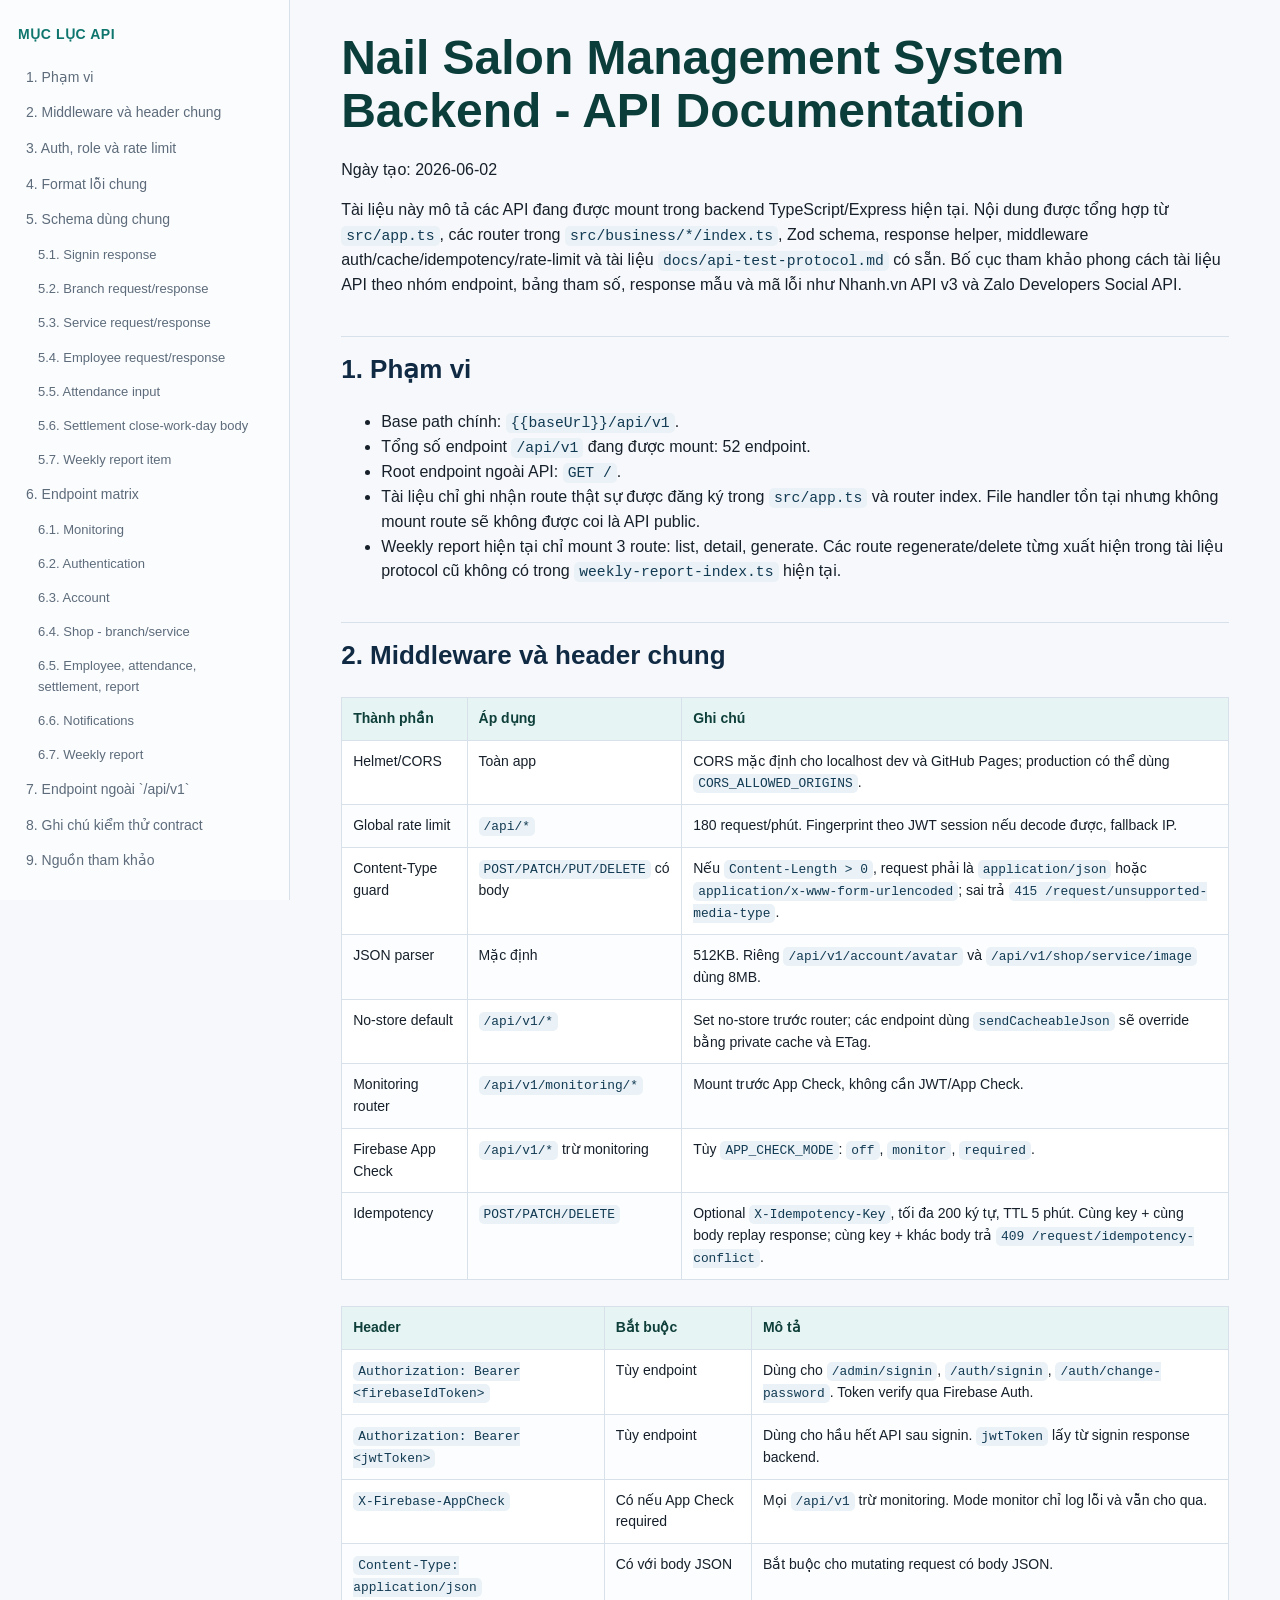
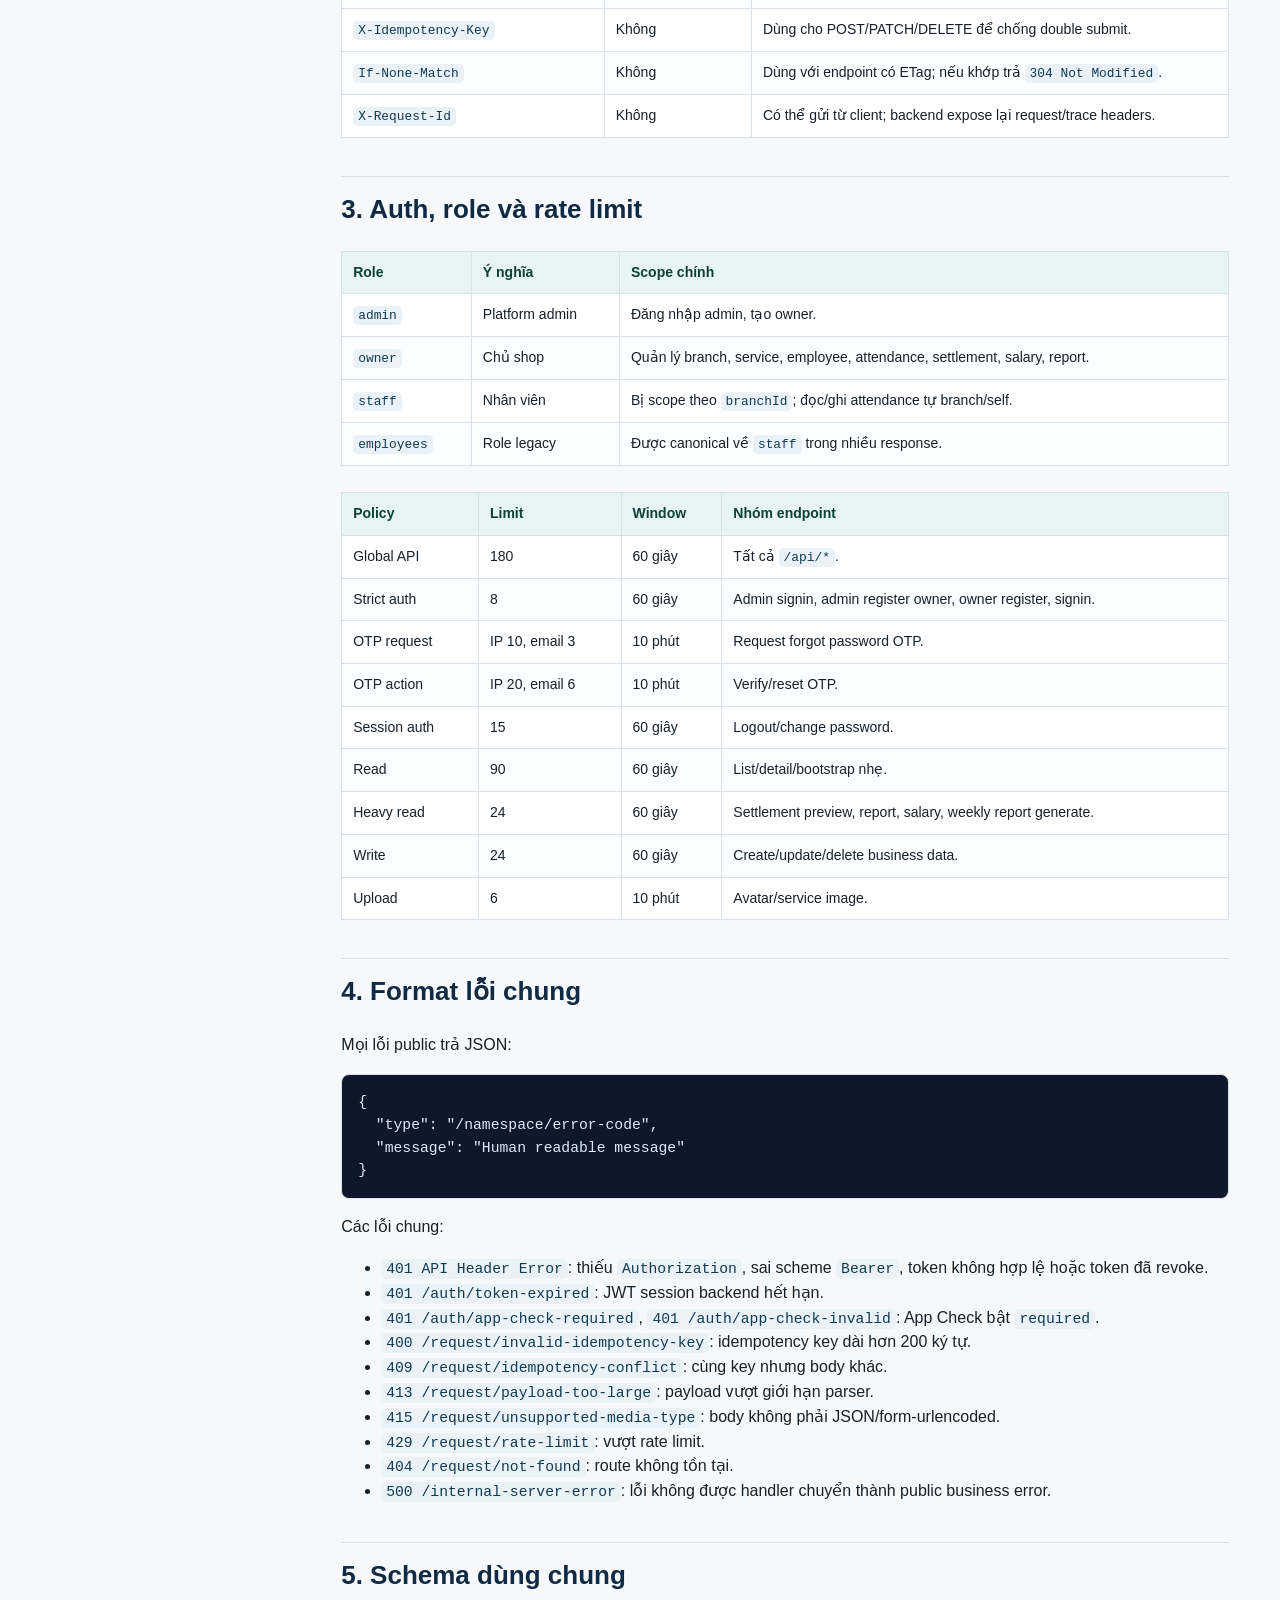
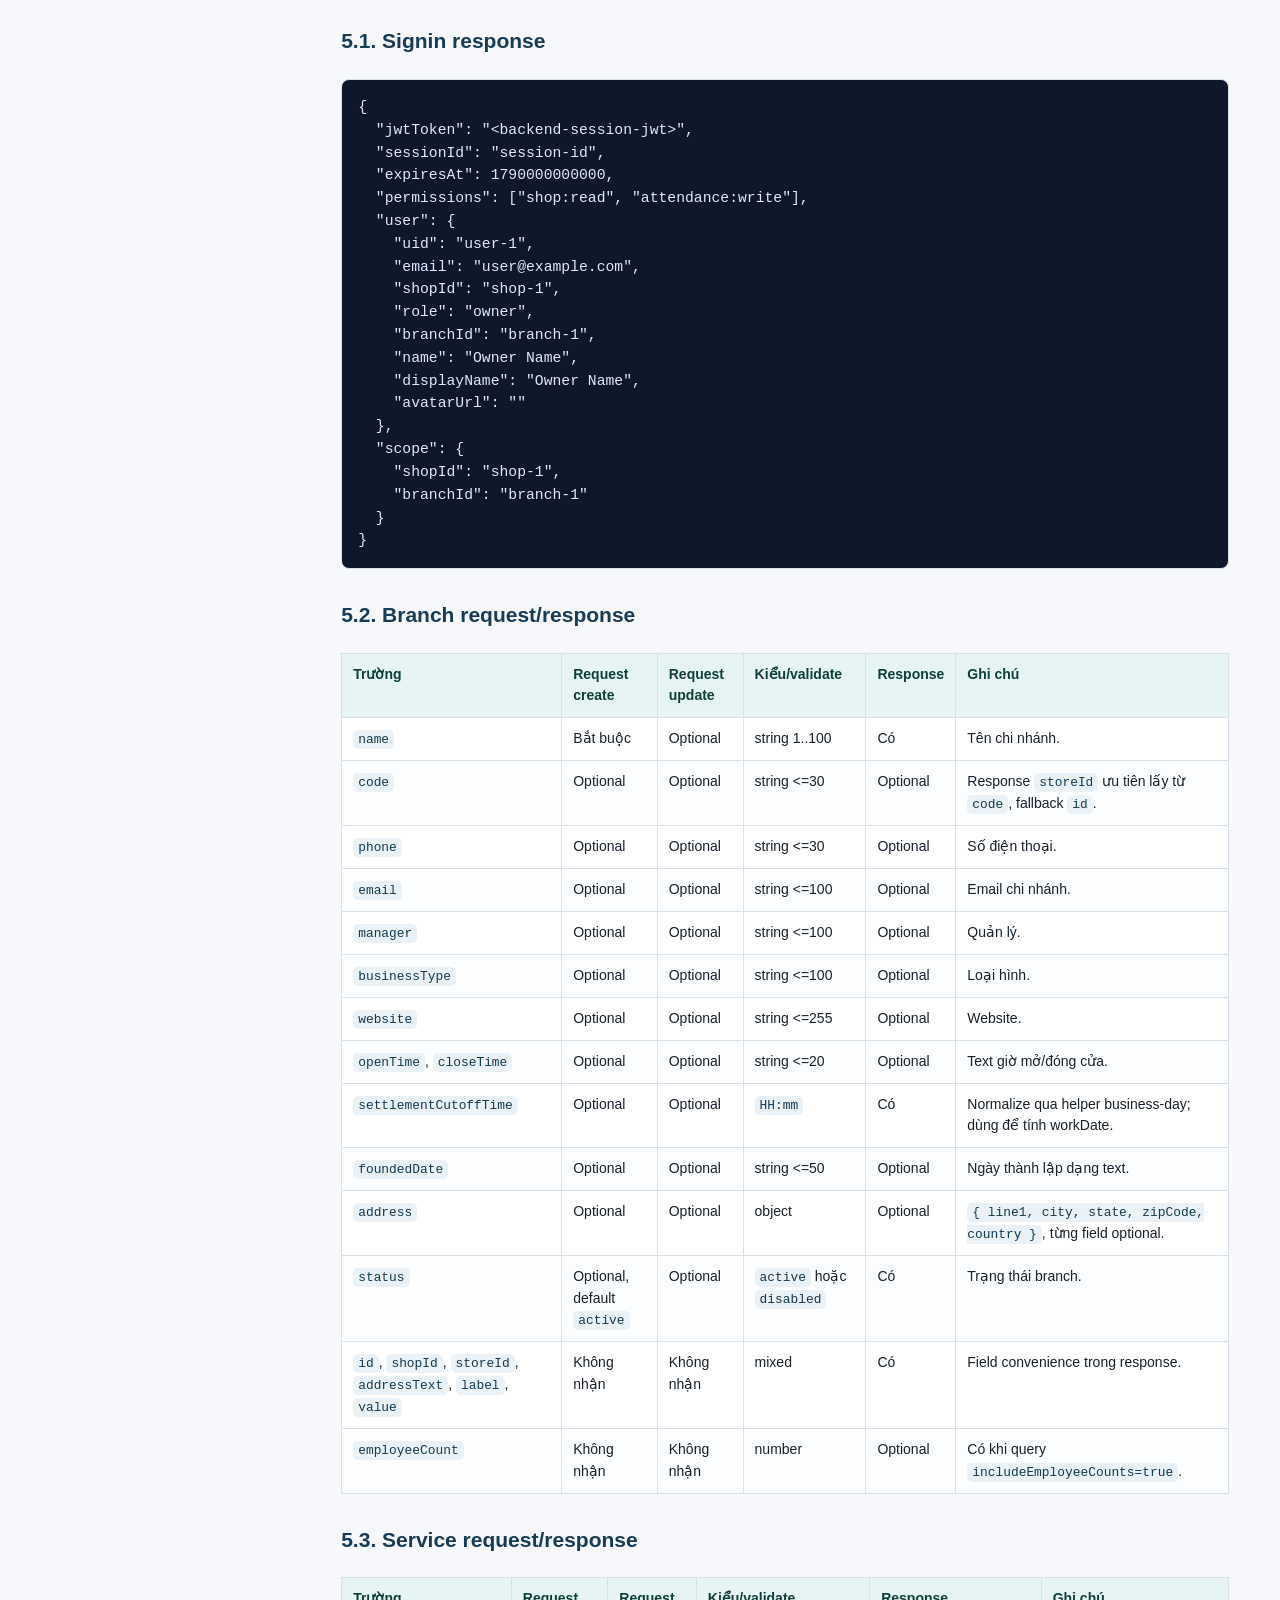
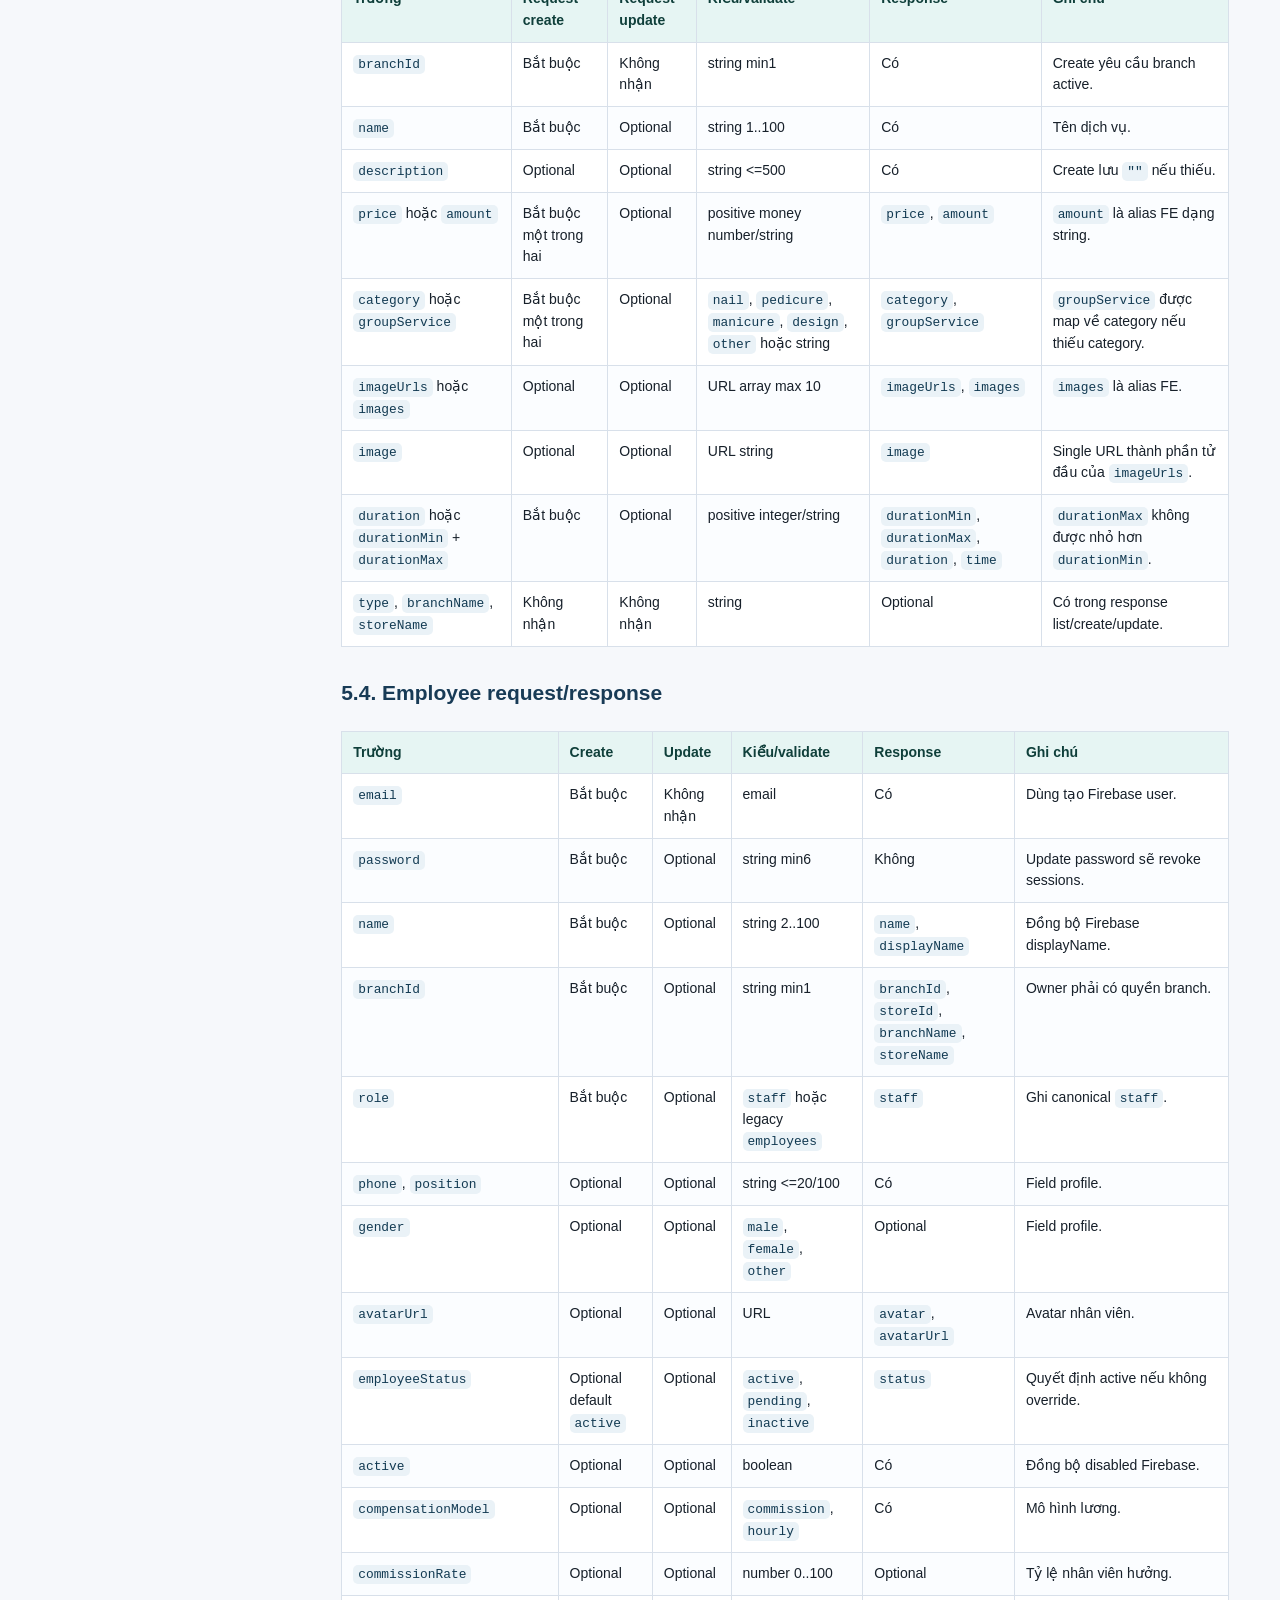
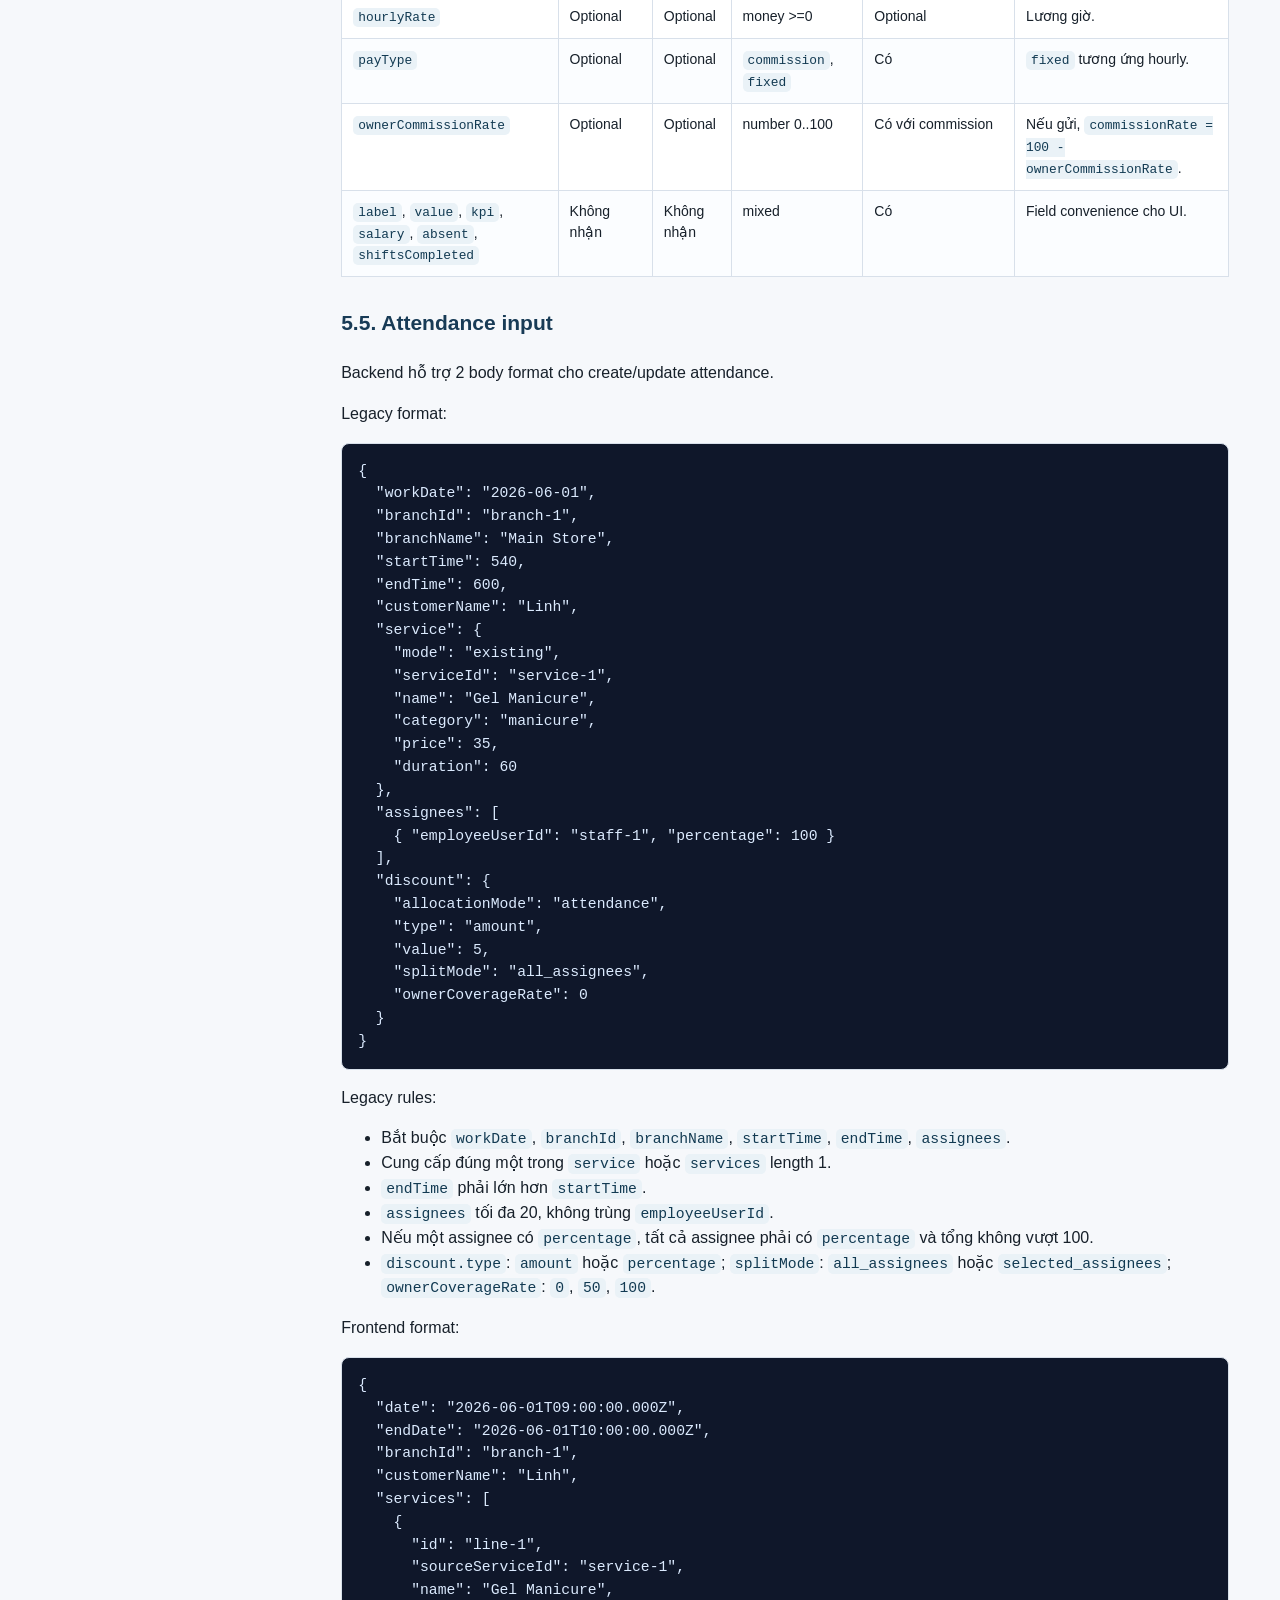
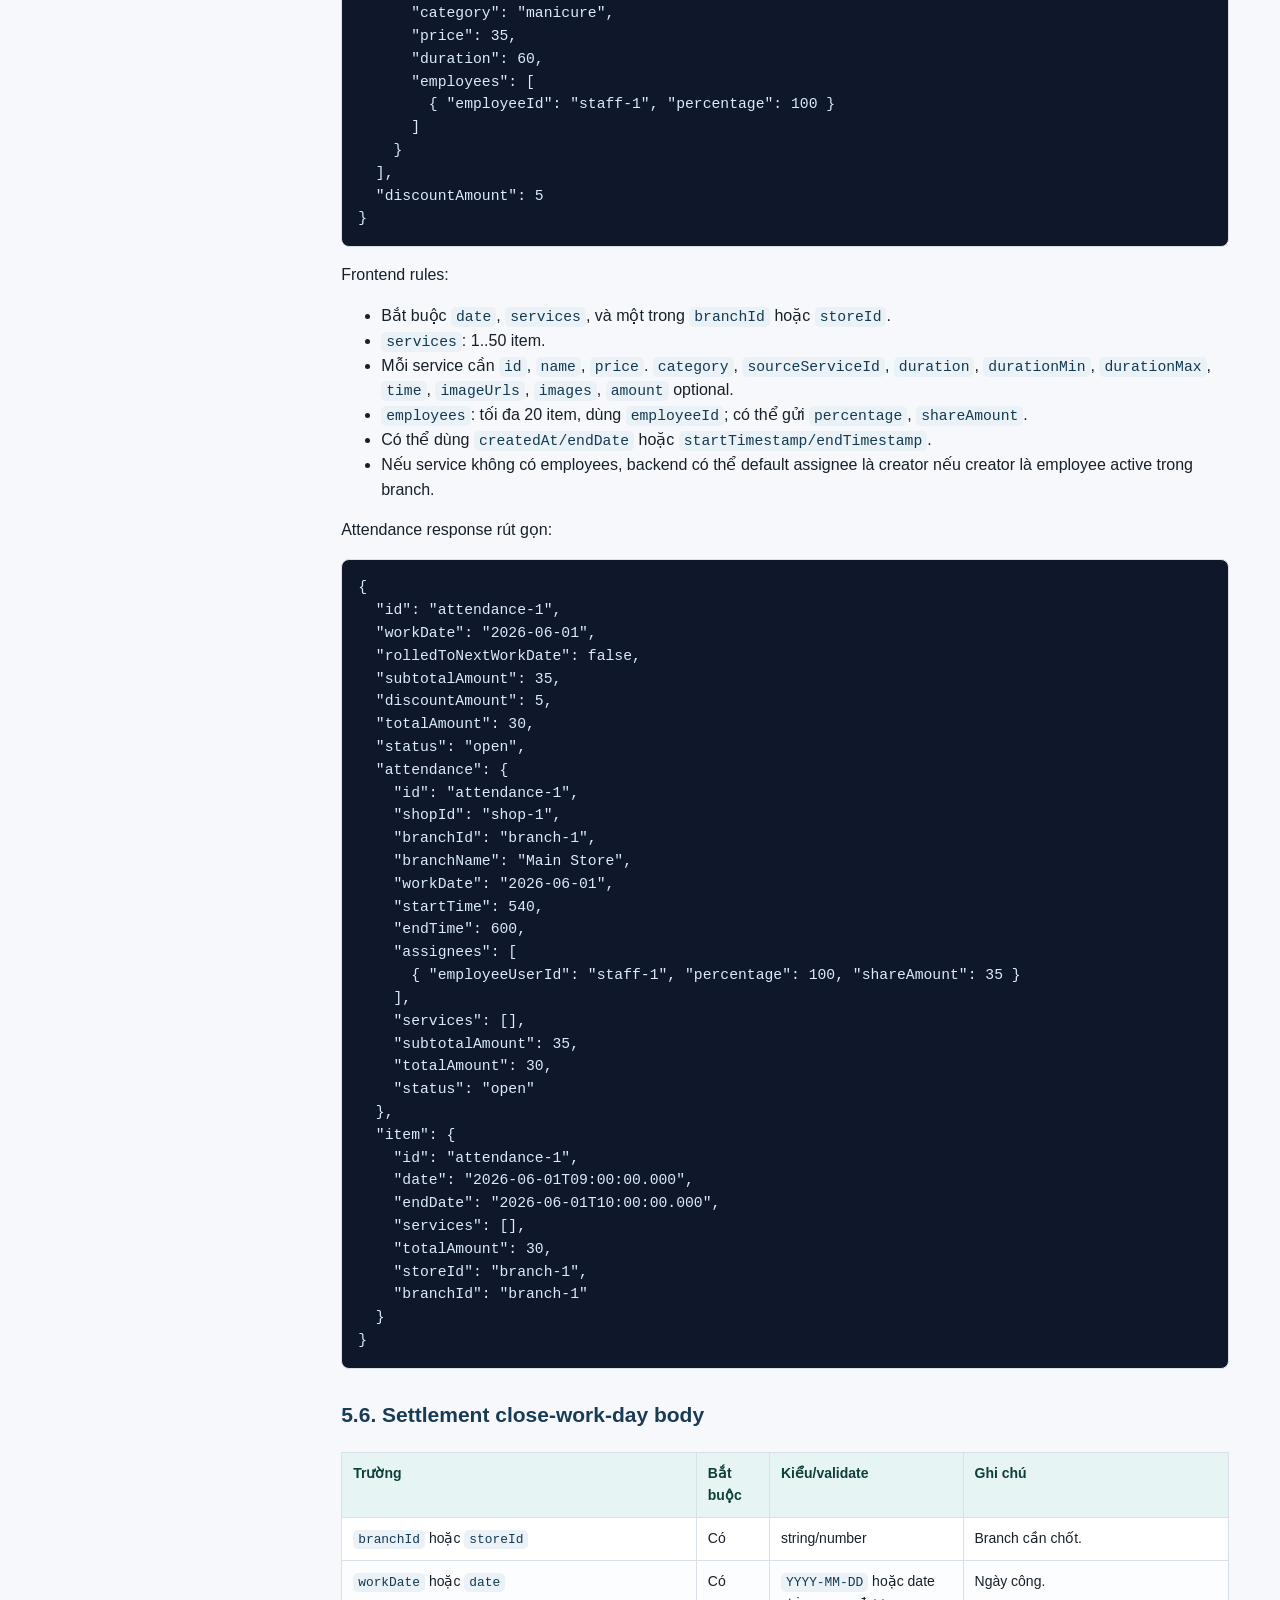
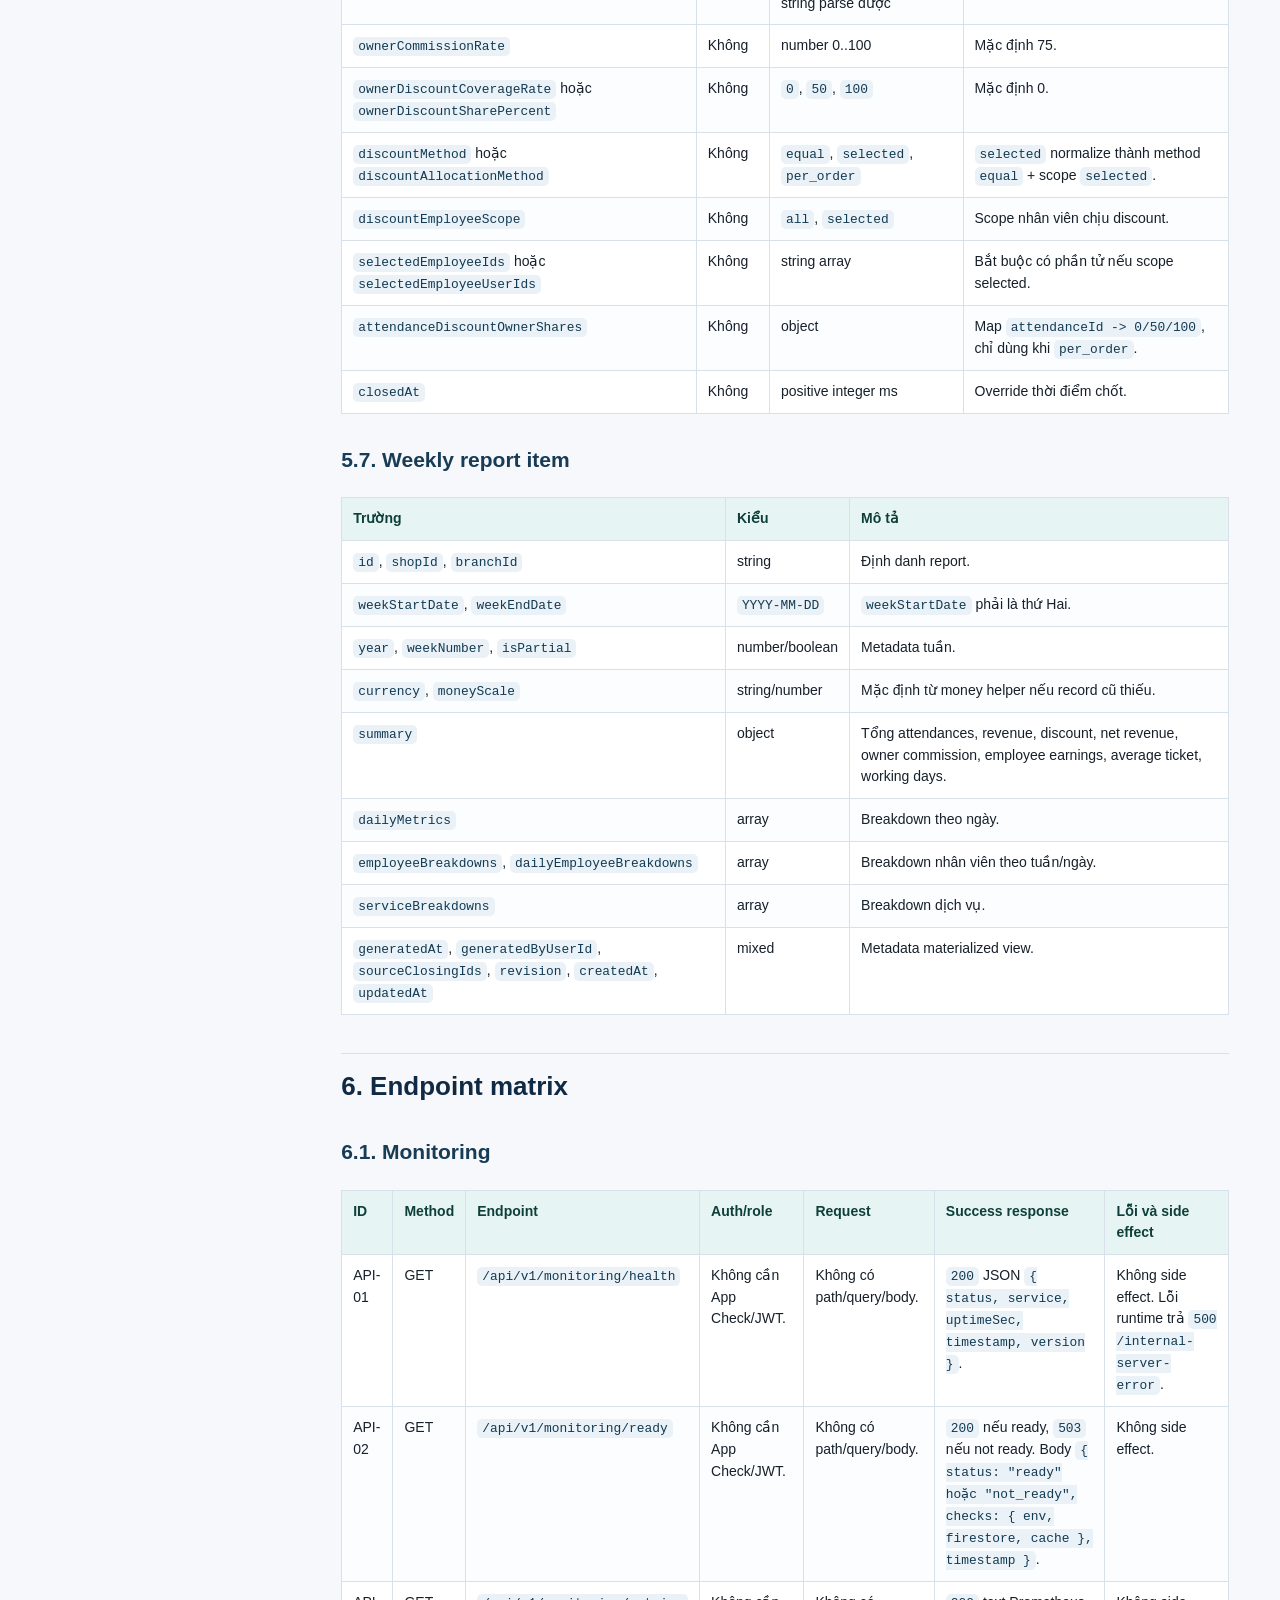
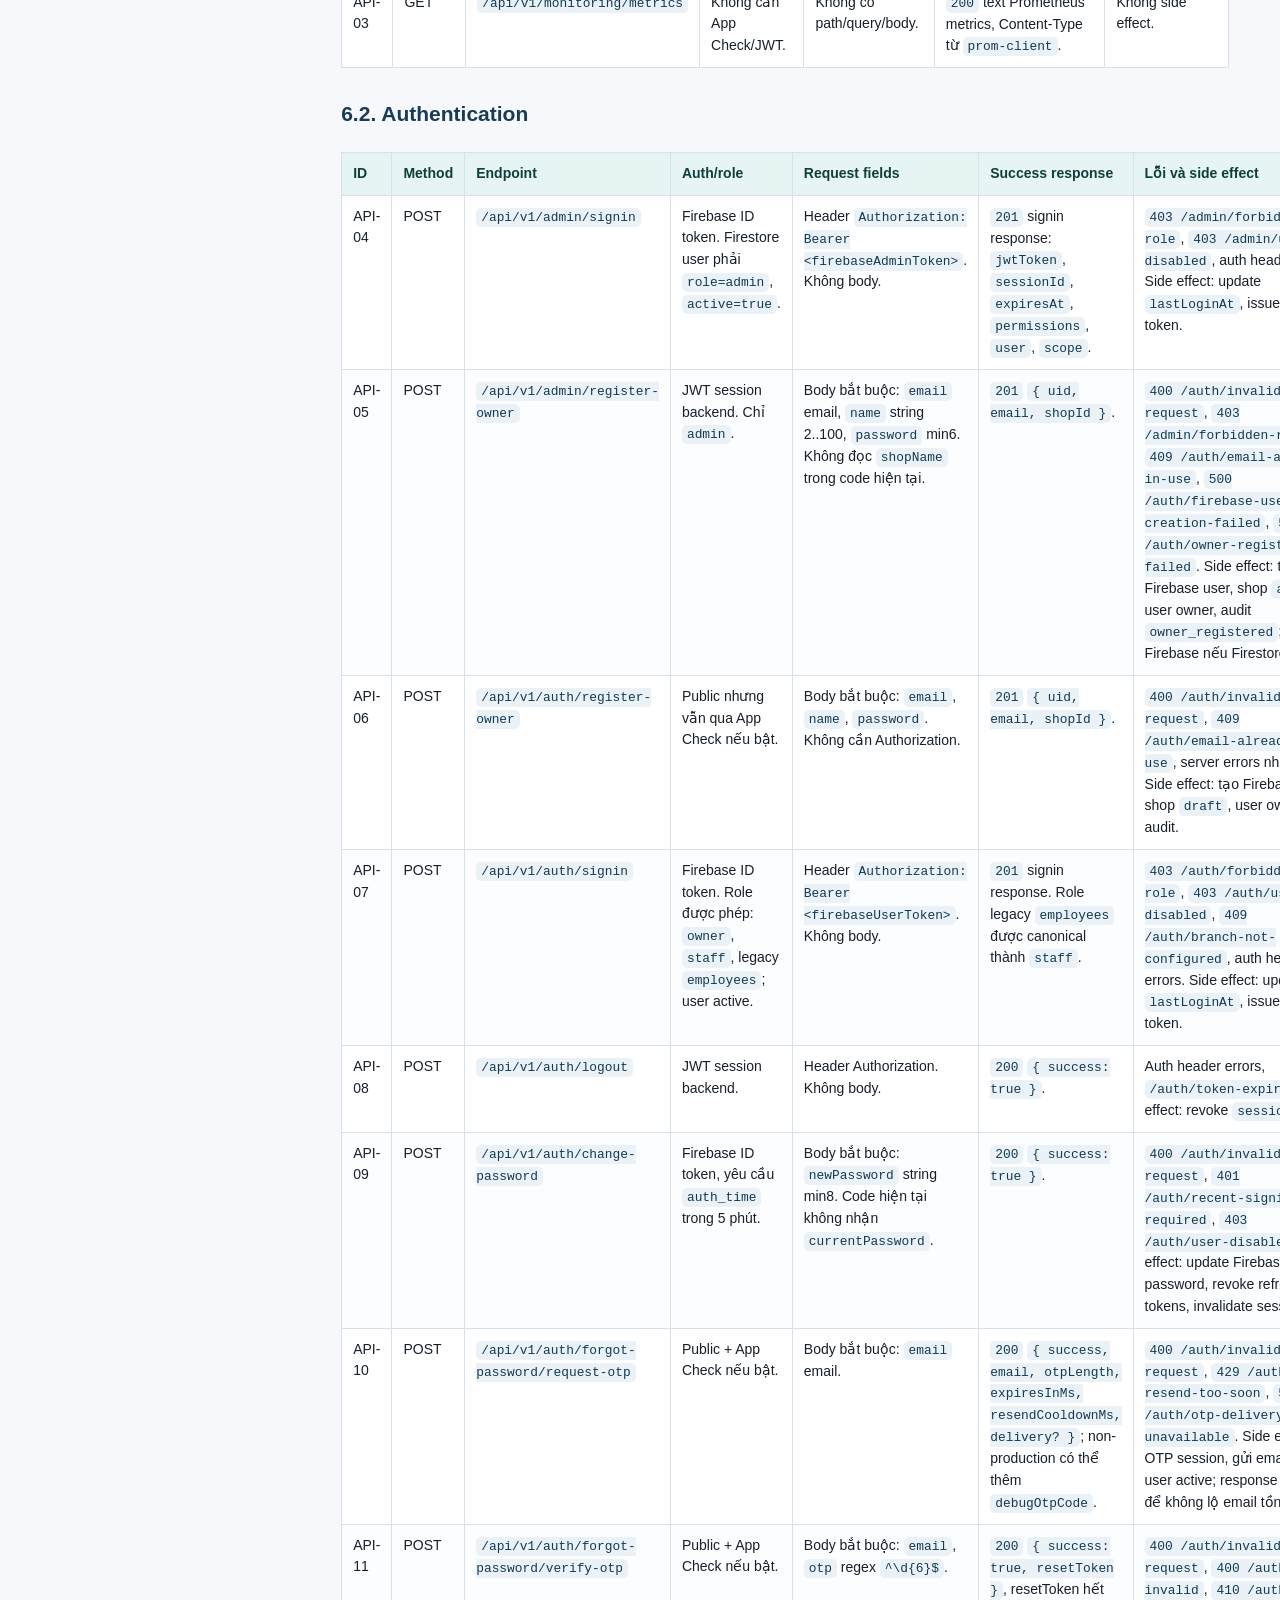
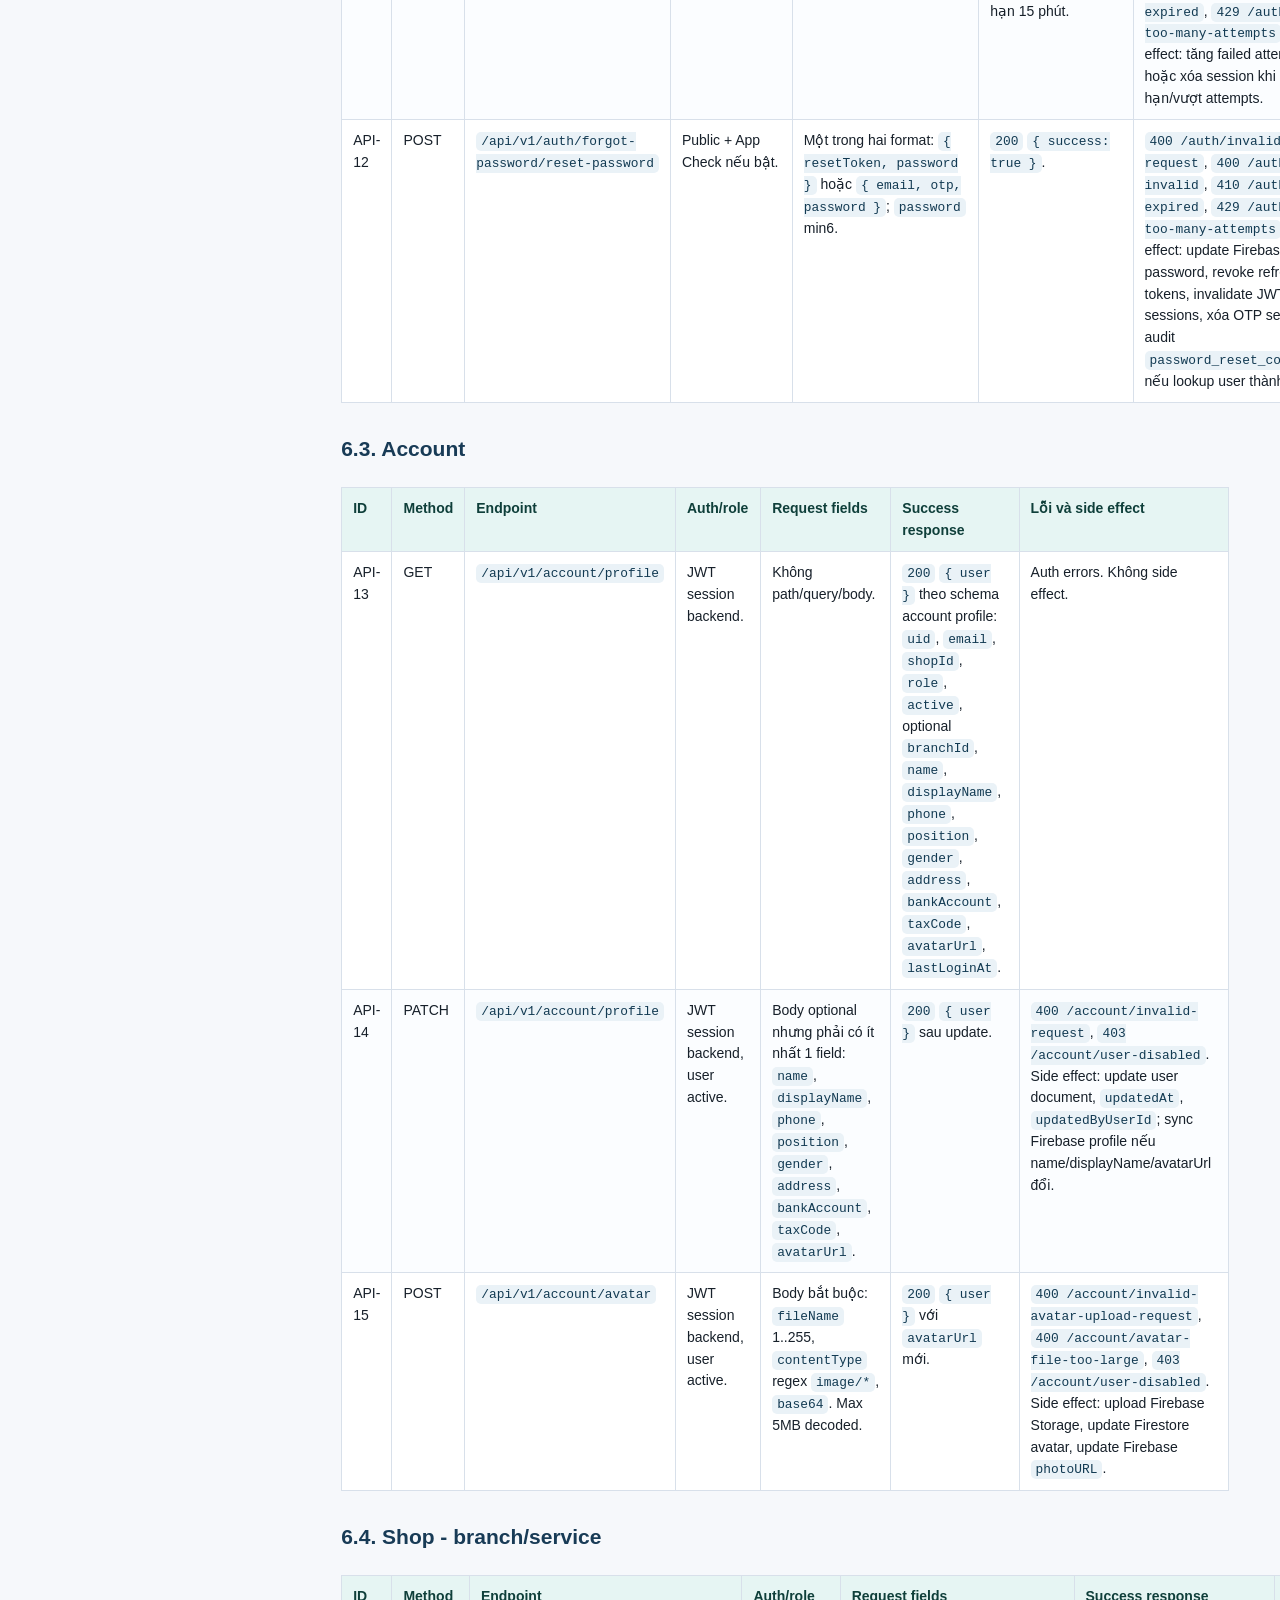
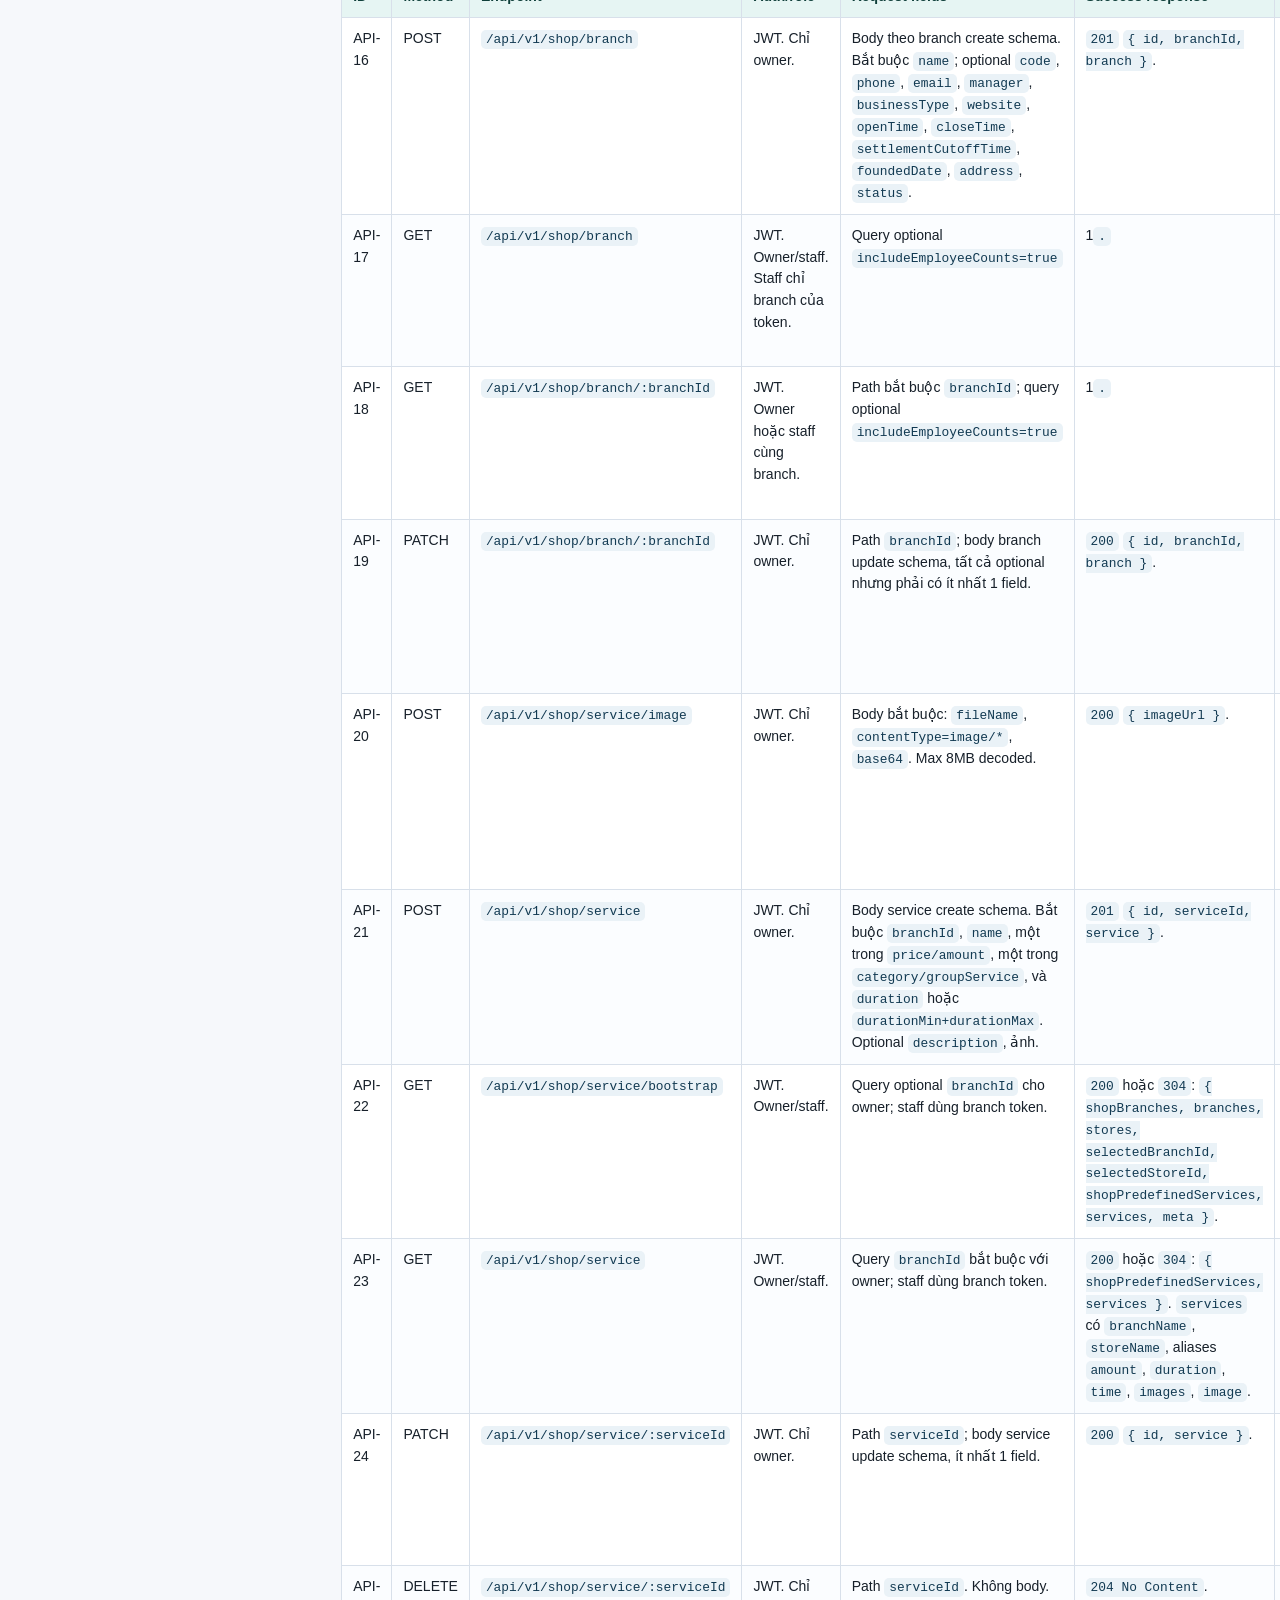
==== index.html @ 5d2dd2f7 "Configure GitHub Pages deployment" ====
<!doctype html>
<html lang="vi">
<head>
  <meta charset="utf-8">
  <meta name="viewport" content="width=device-width, initial-scale=1">
  <meta http-equiv="refresh" content="0; url=backend-api-documentation.html">
  <title>Timmo API Documentation</title>
  <script>
    window.location.replace("backend-api-documentation.html");
  </script>
</head>
<body>
  <p>Dang mo tai lieu API... <a href="backend-api-documentation.html">Mo thu cong</a>.</p>
</body>
</html>
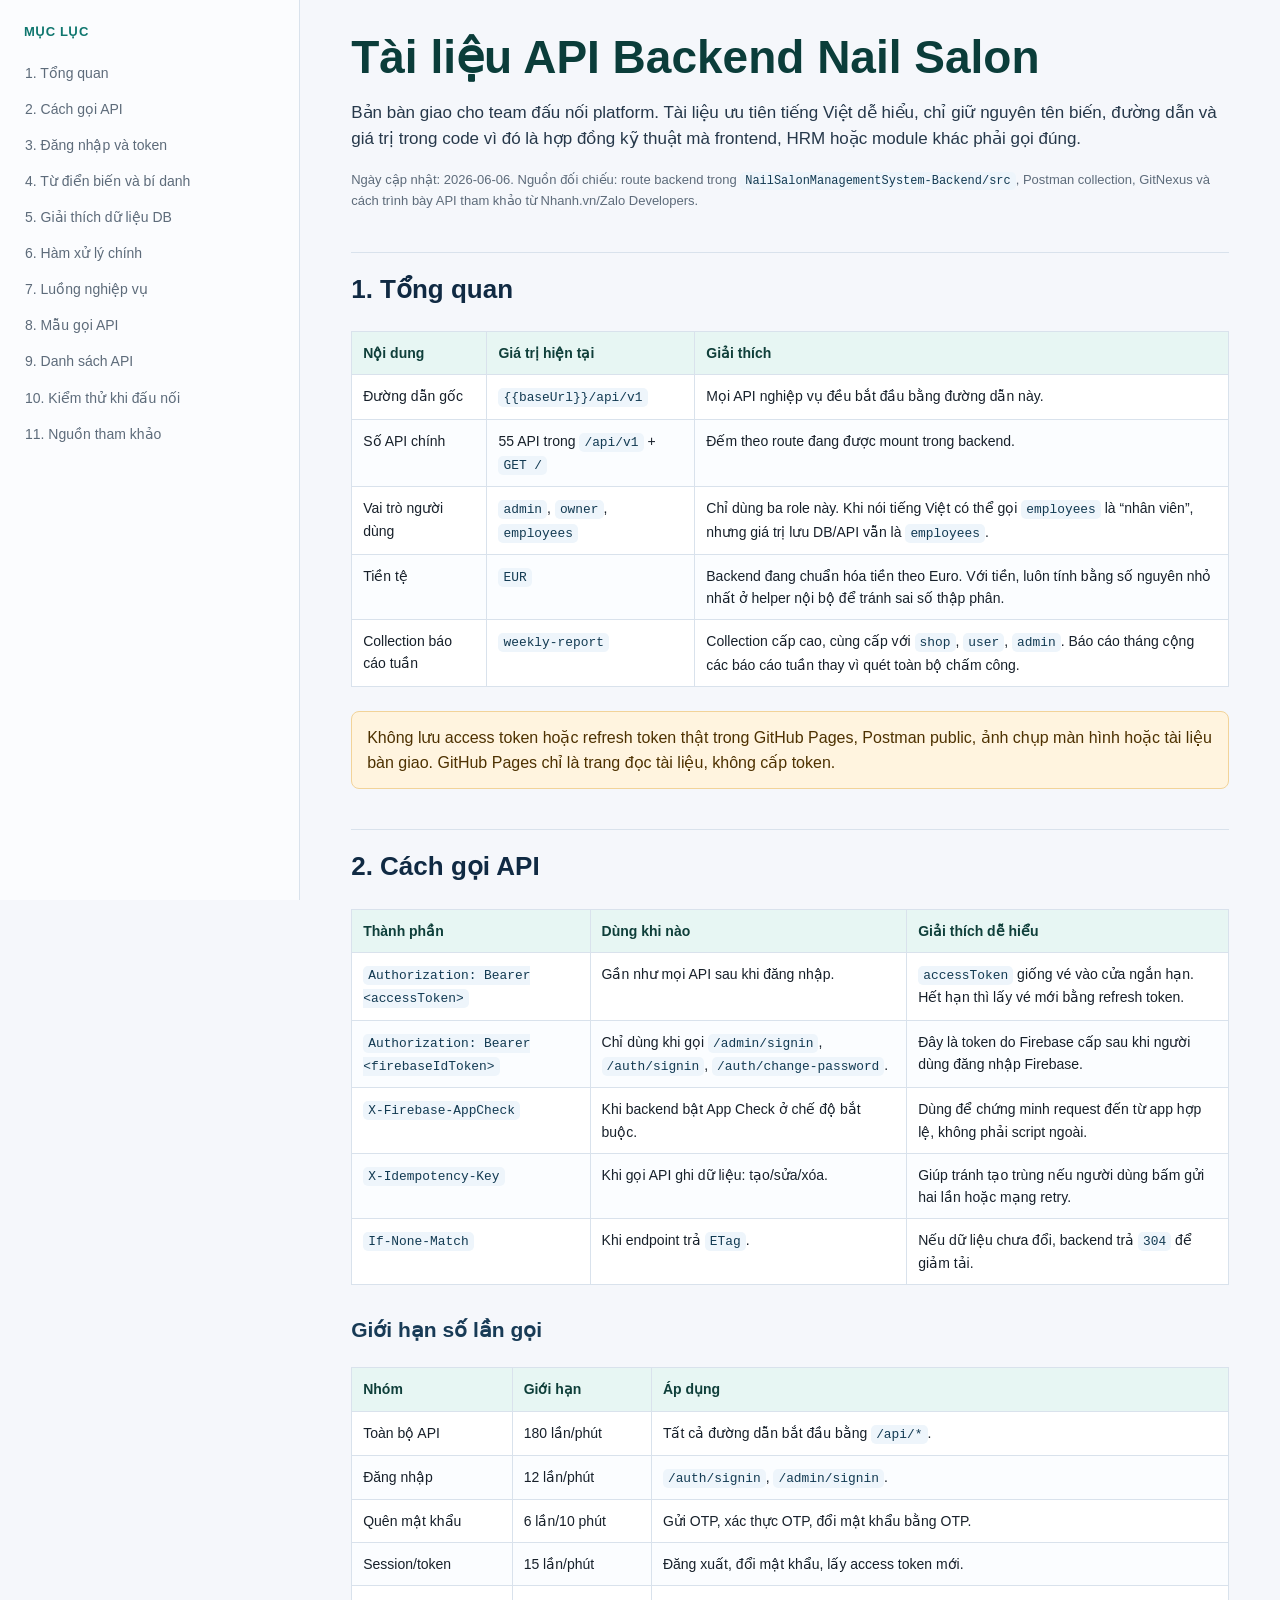
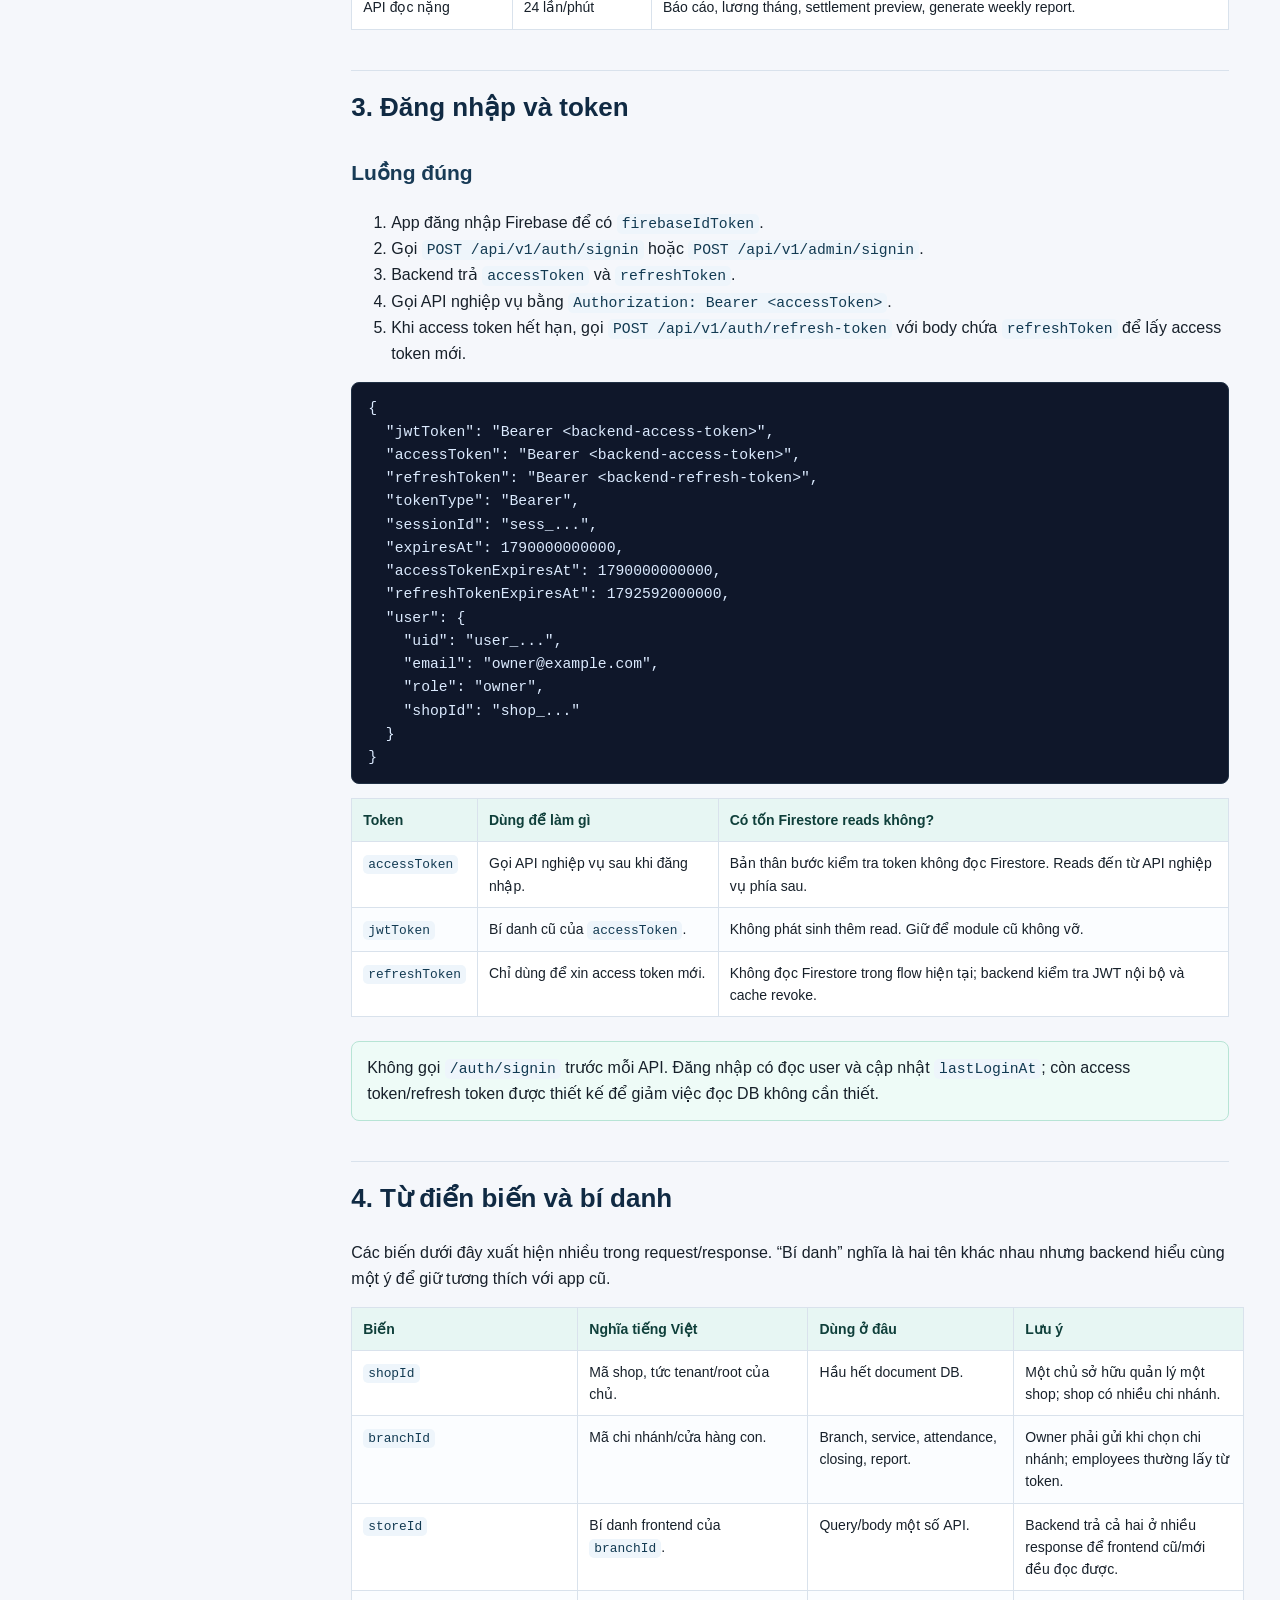
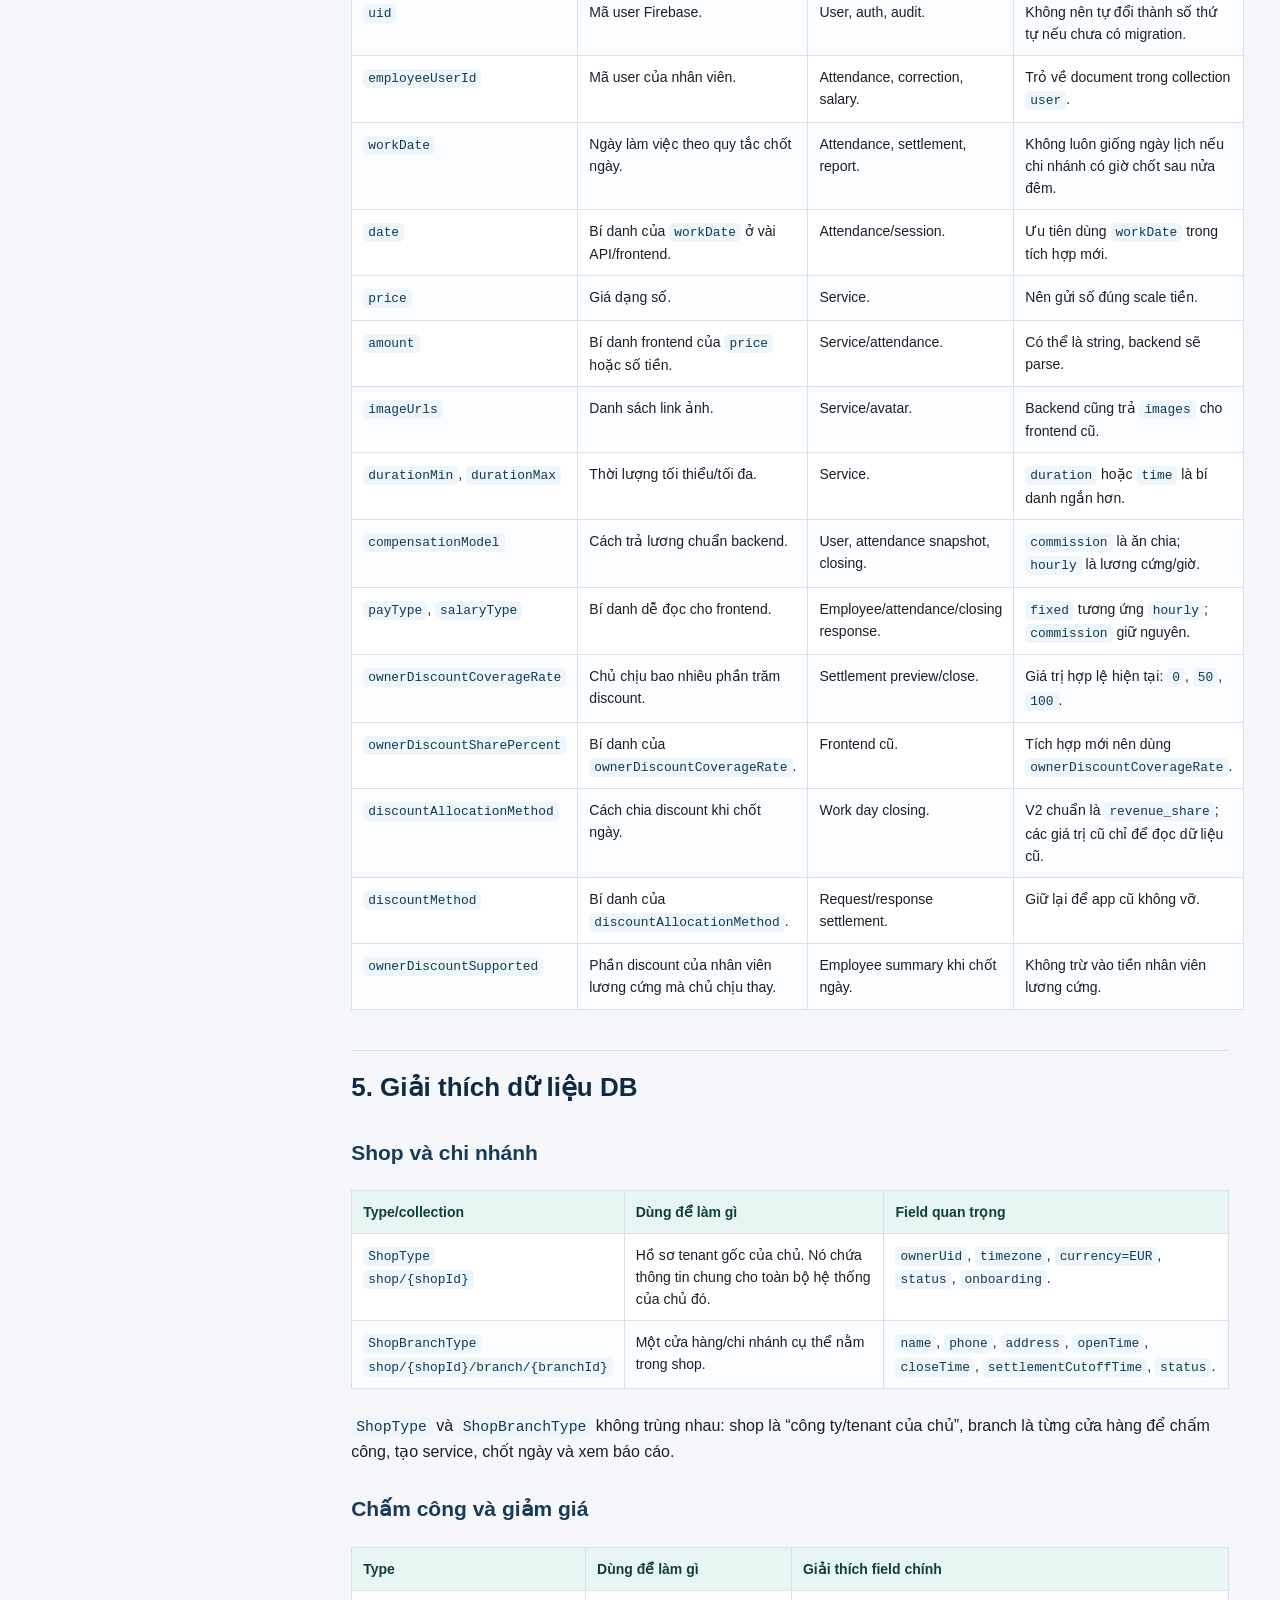
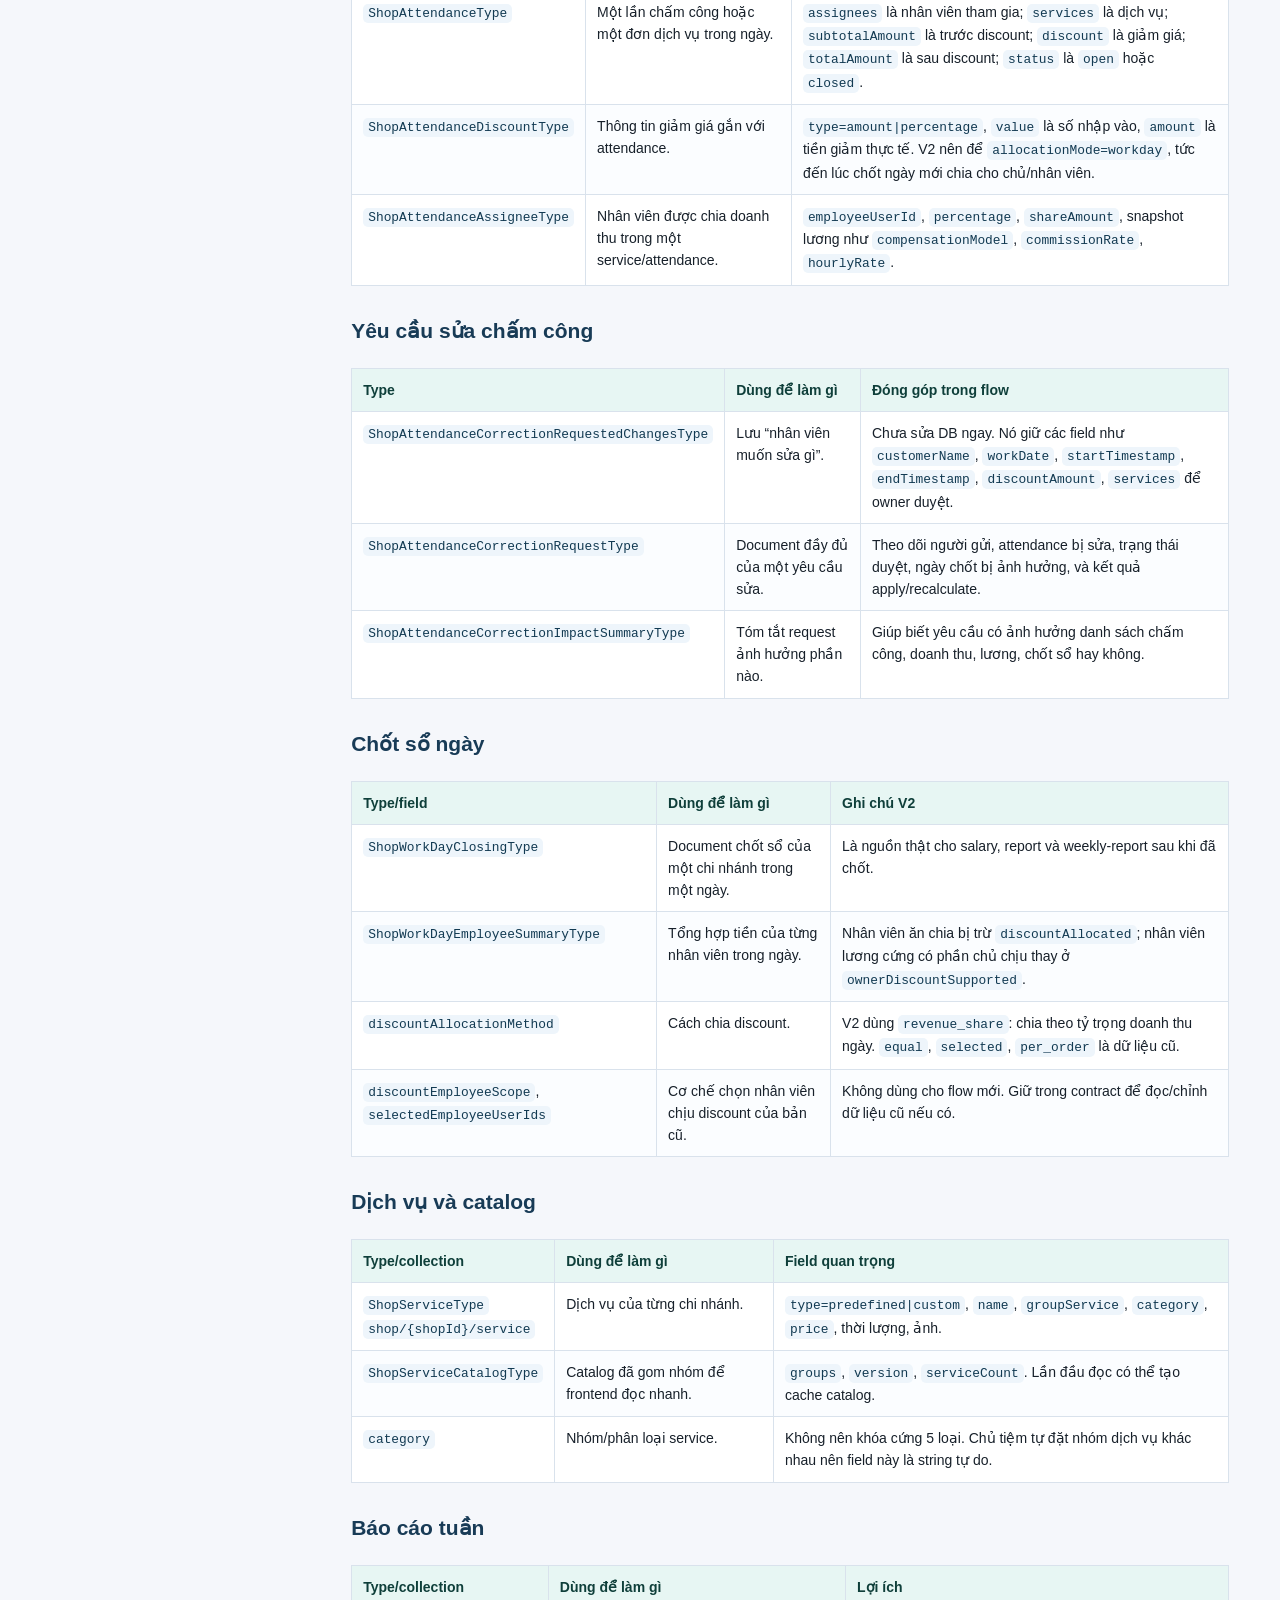
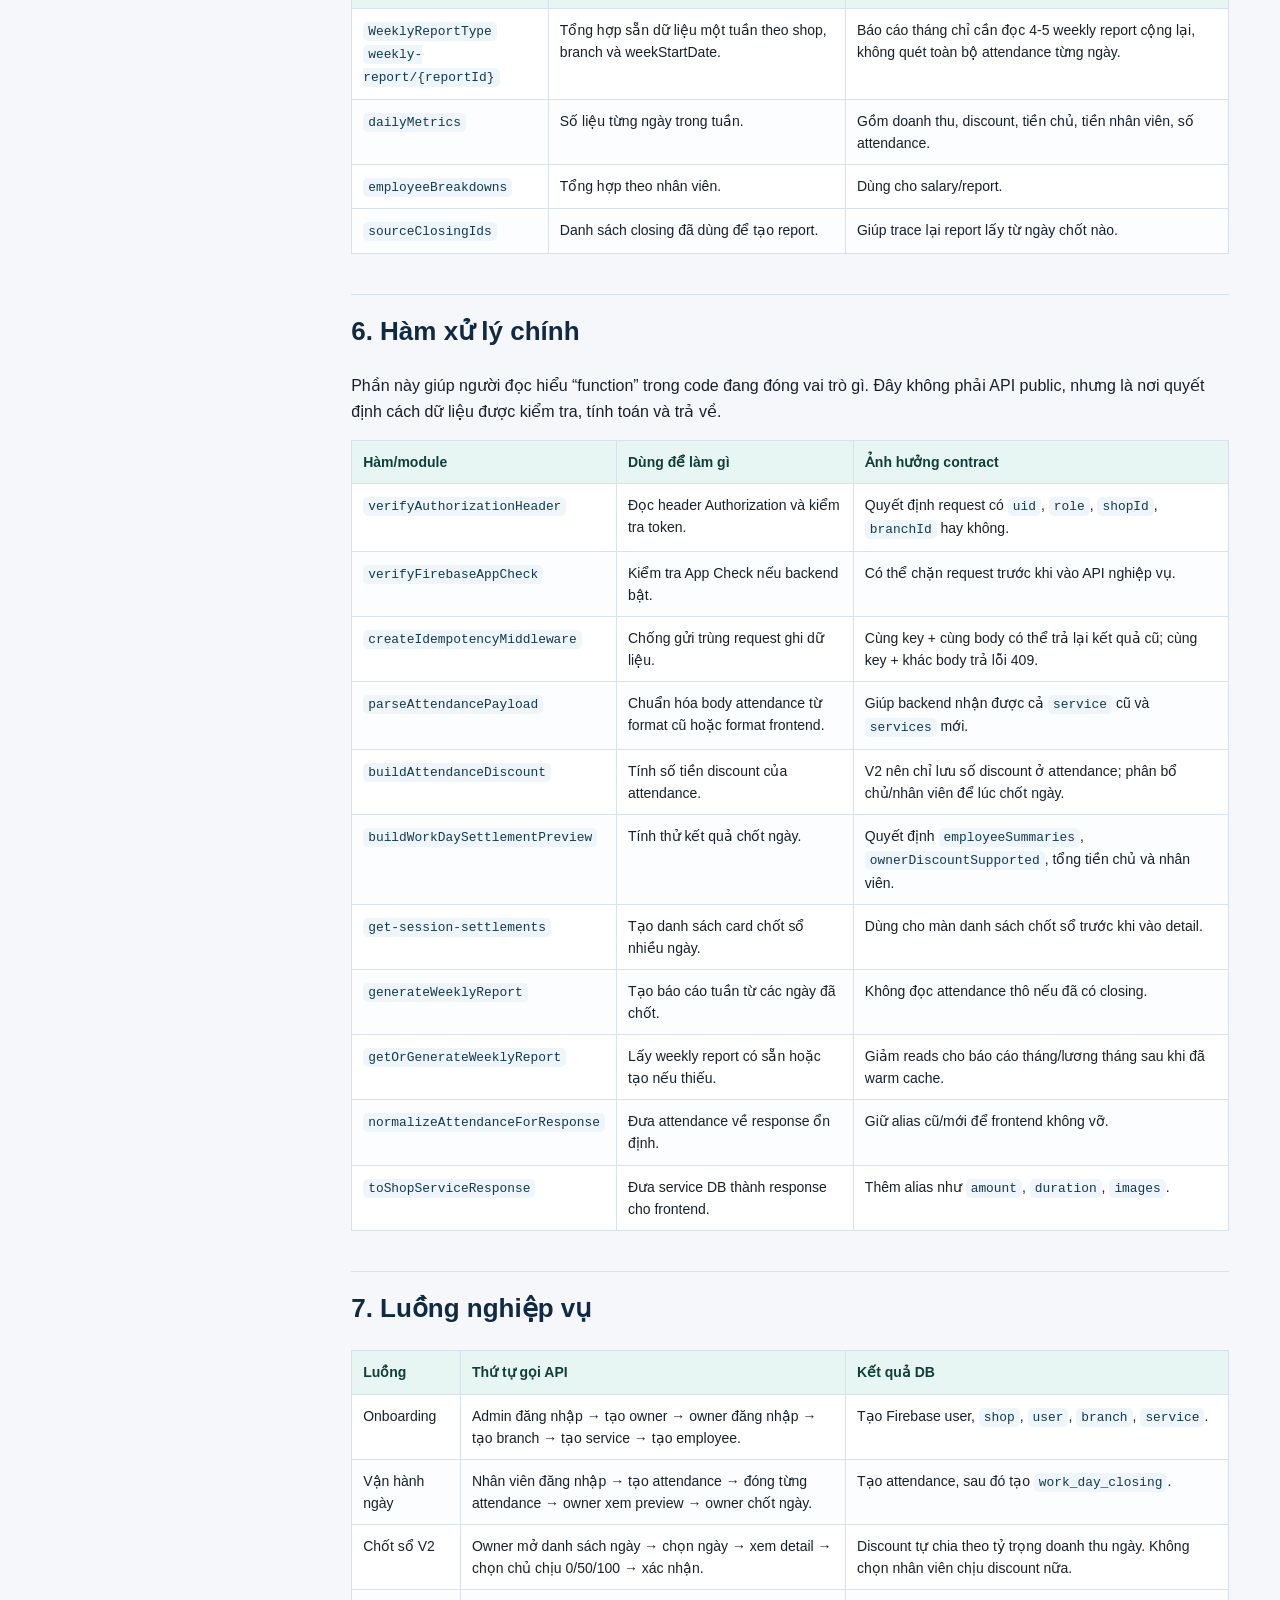
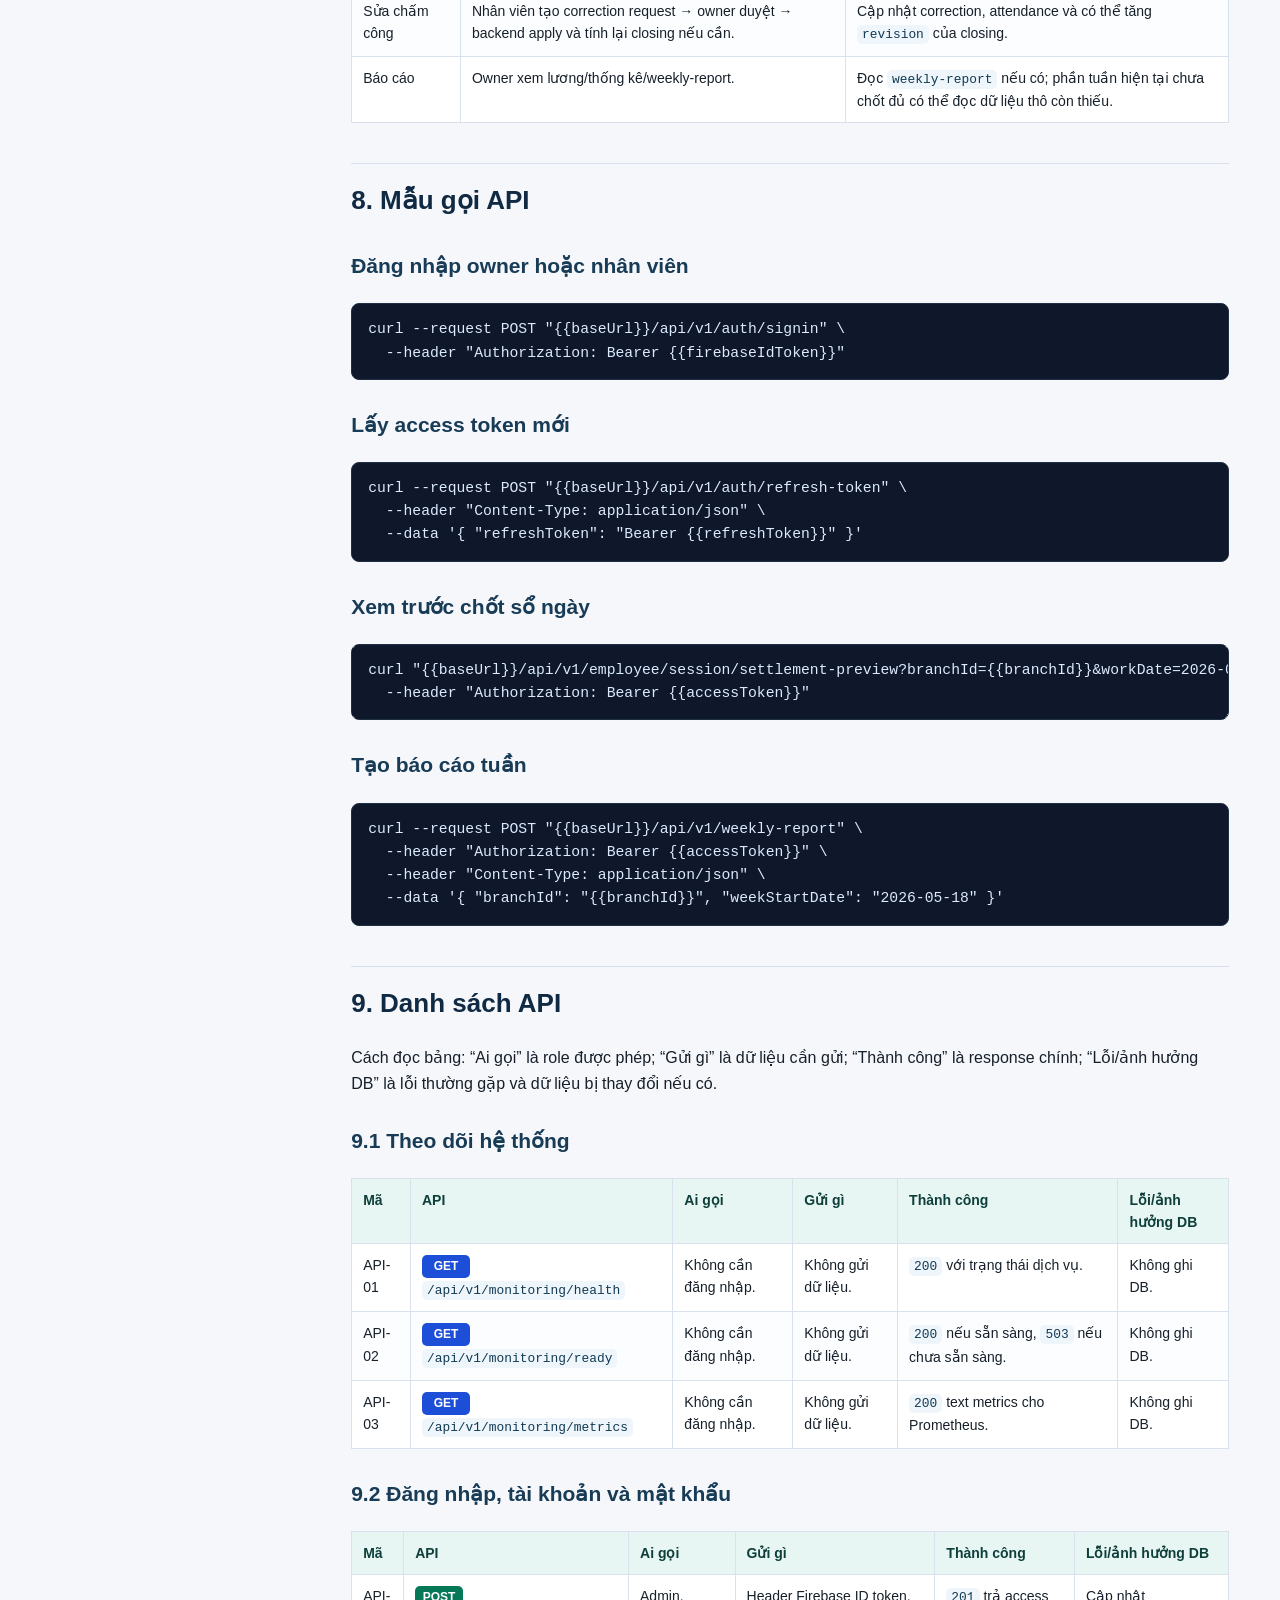
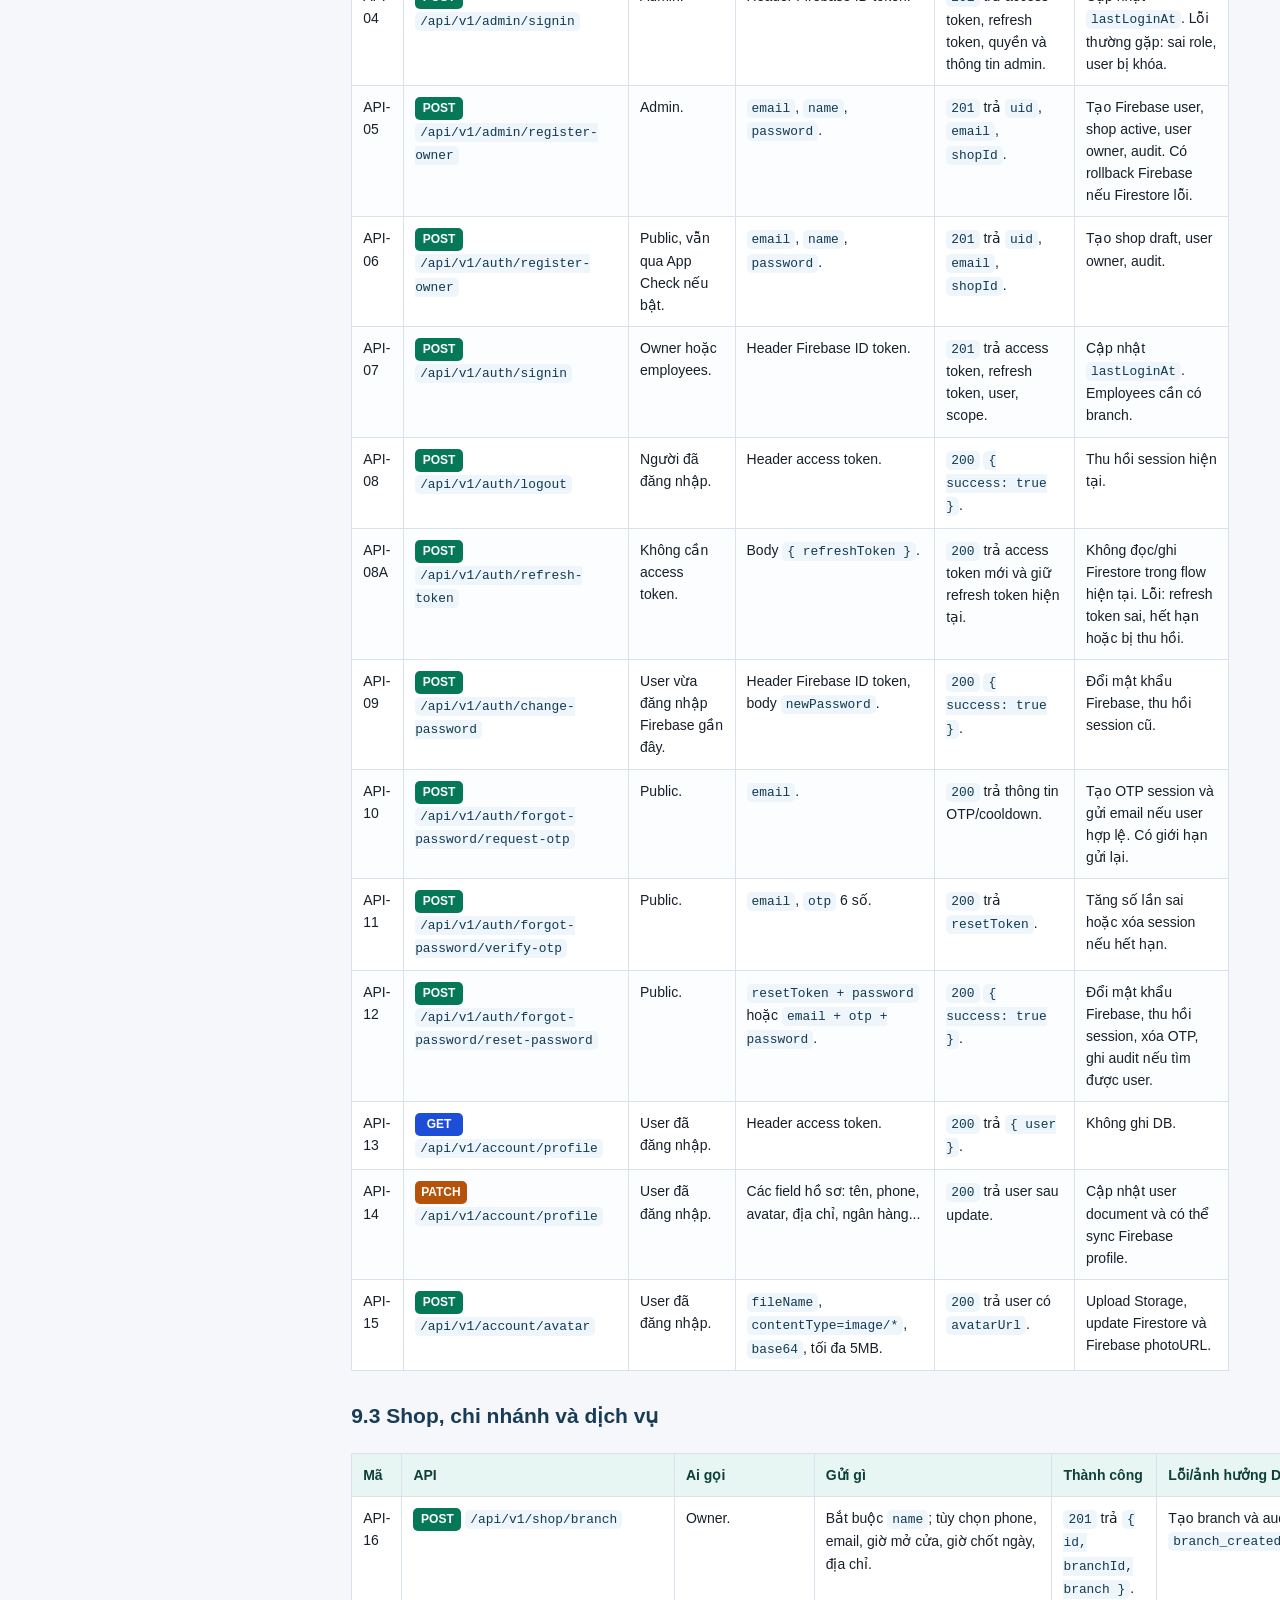
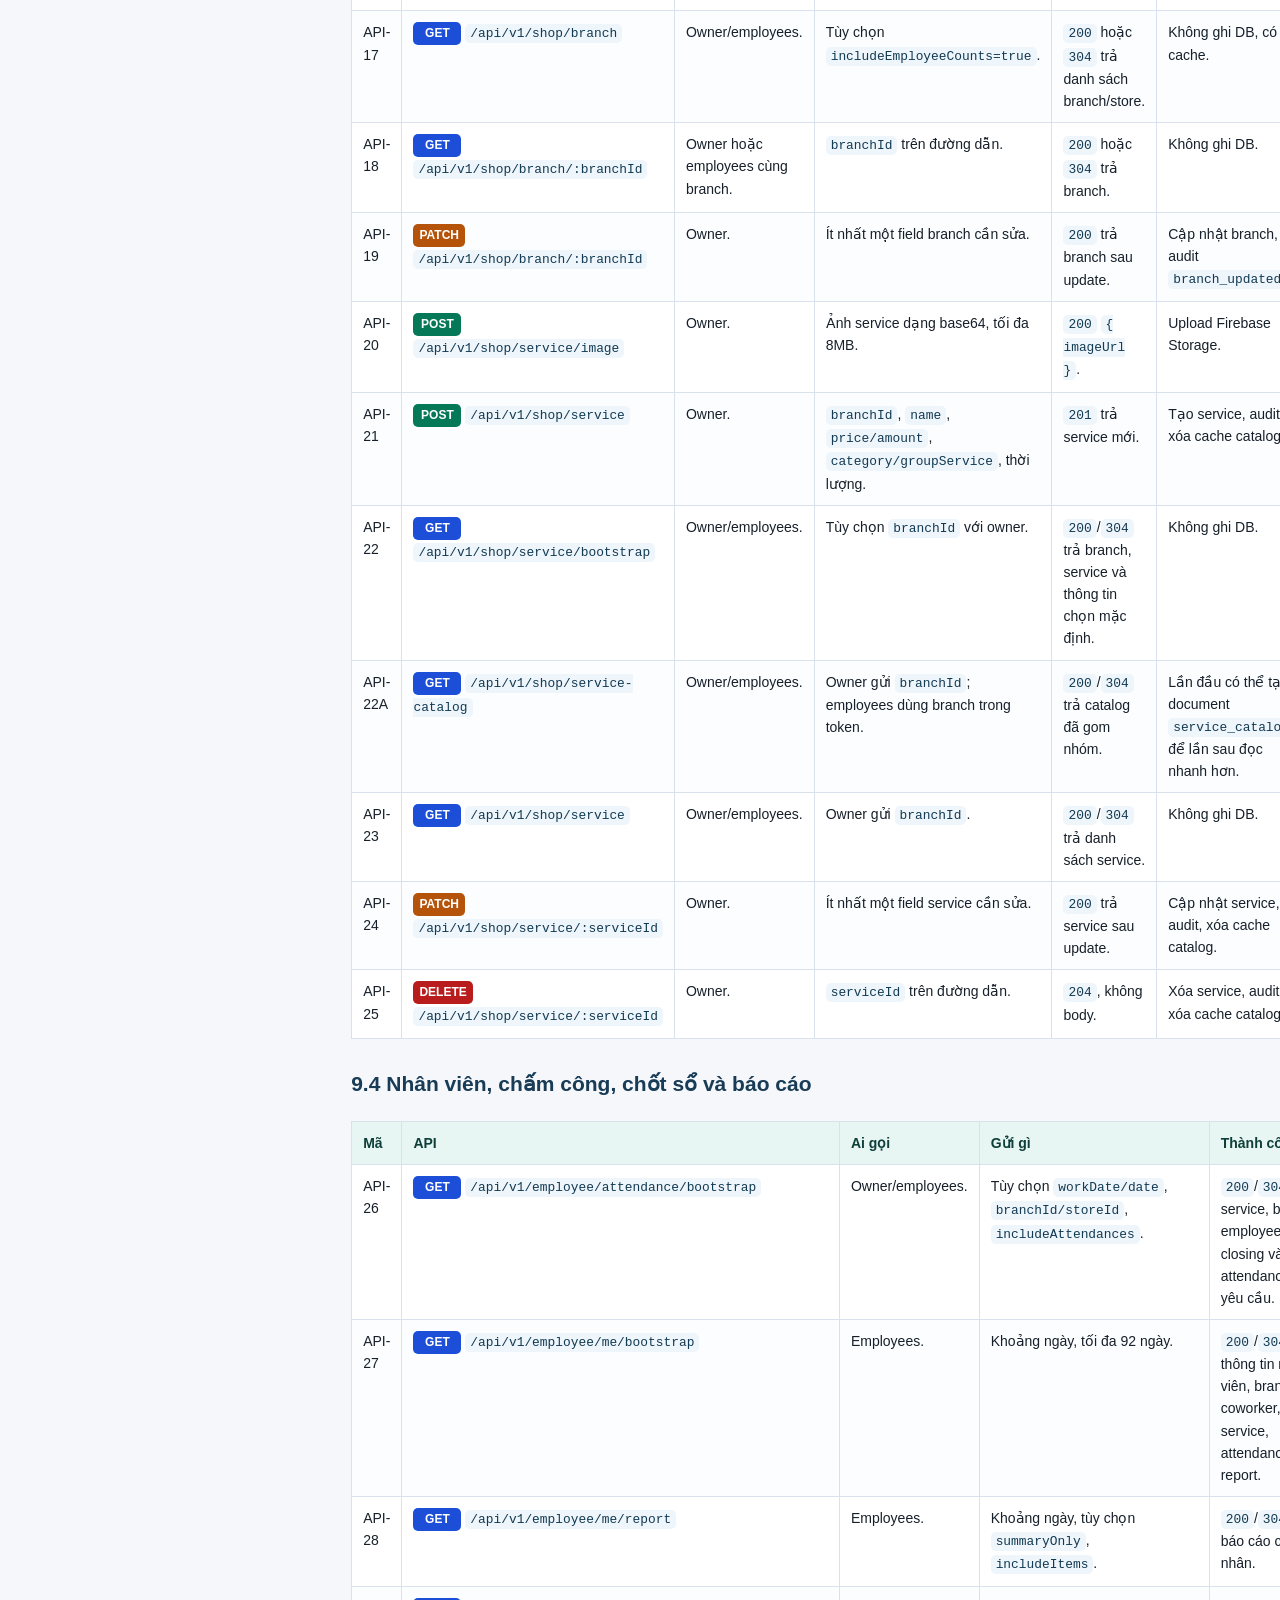
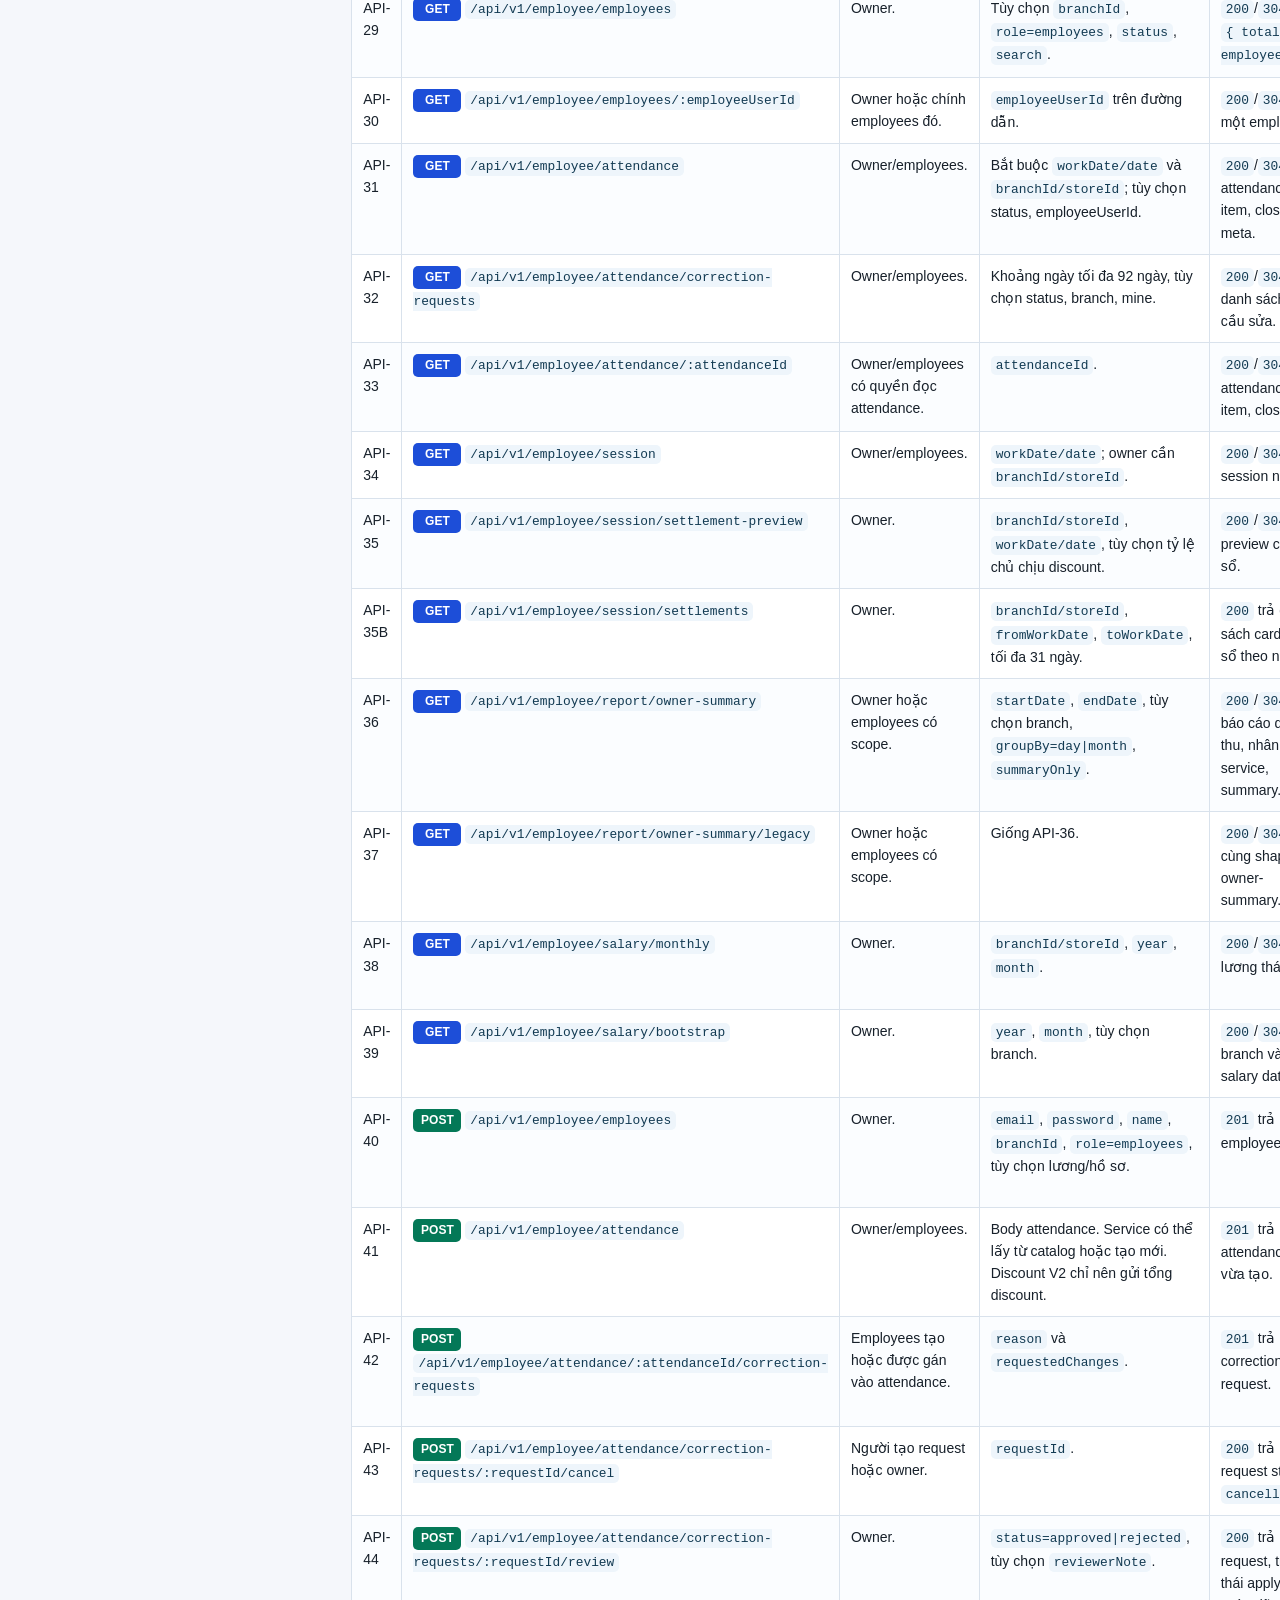
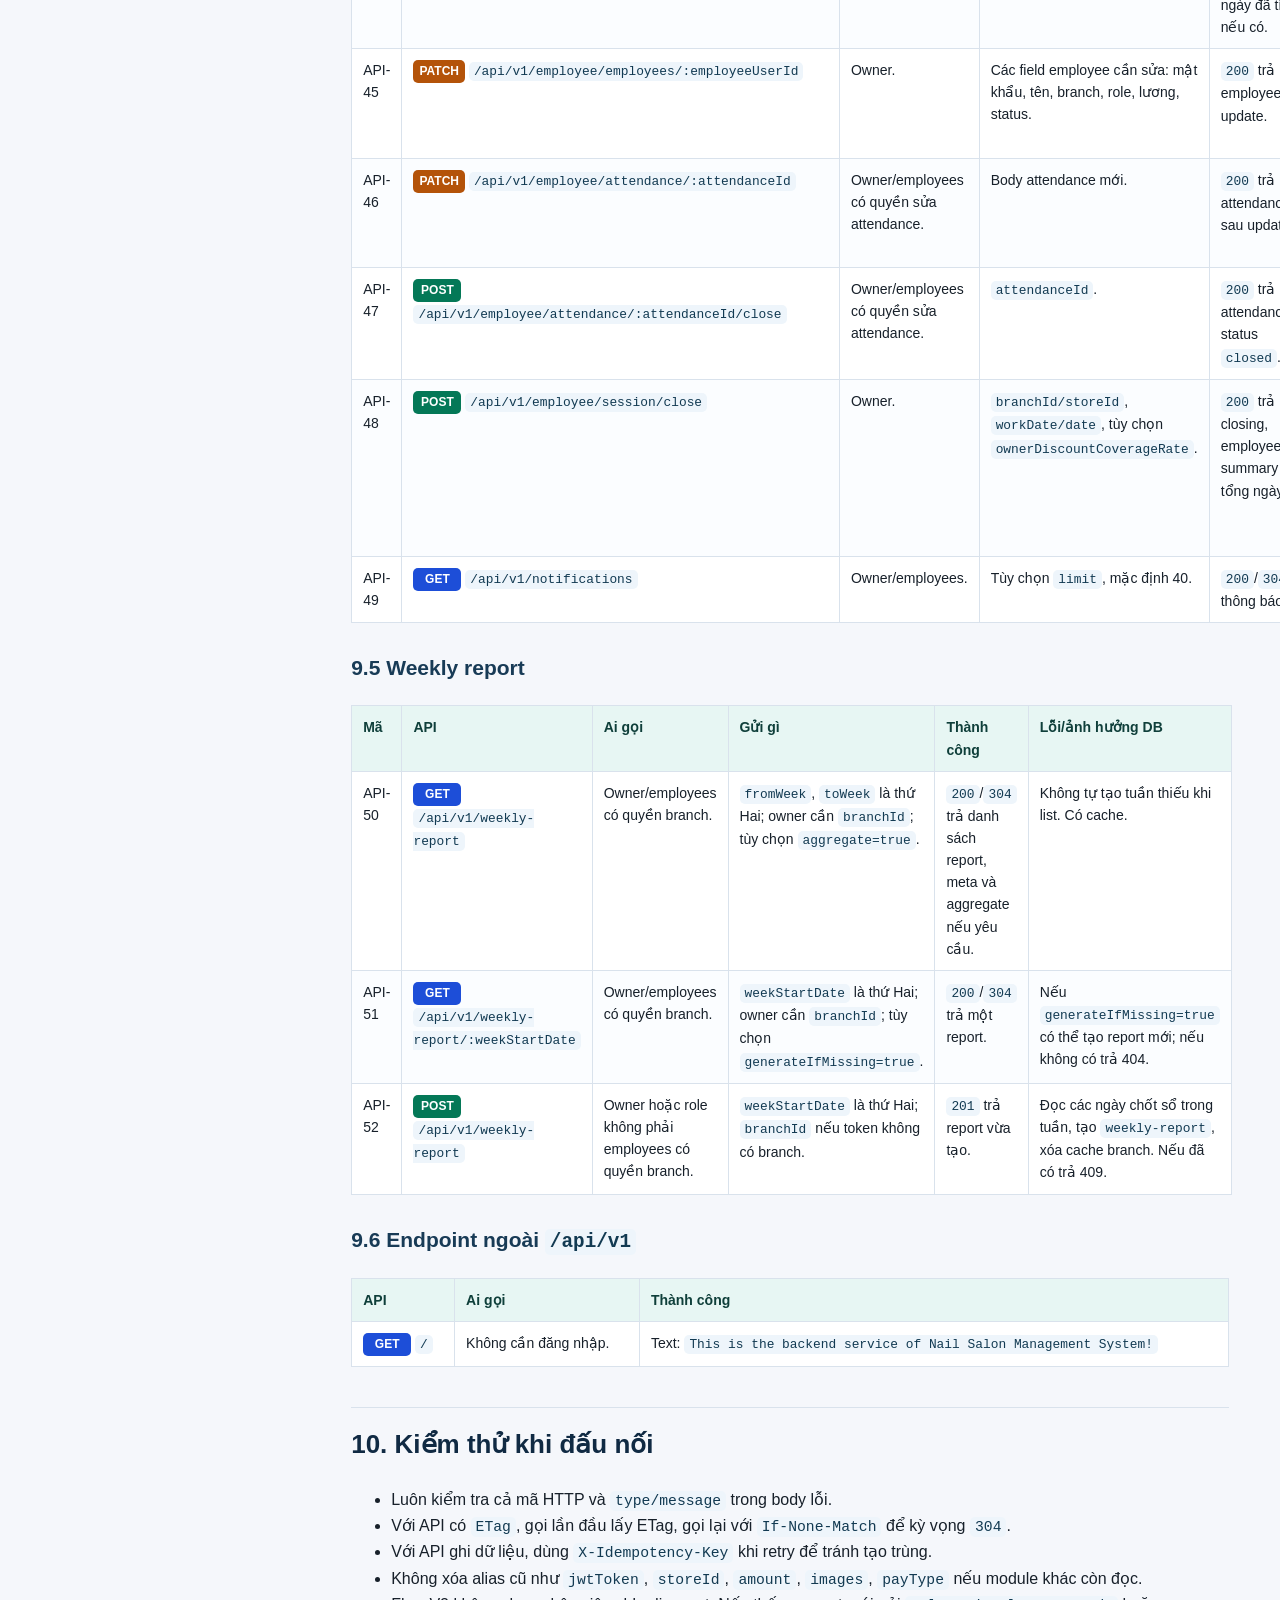
==== commit 1f7e292e: "docs: rewrite backend API documentation" ====
--- a/index.html
+++ b/index.html
@@ -4,12 +4,12 @@
   <meta charset="utf-8">
   <meta name="viewport" content="width=device-width, initial-scale=1">
   <meta http-equiv="refresh" content="0; url=backend-api-documentation.html">
-  <title>Timmo API Documentation</title>
+  <title>Tài liệu API Timmo</title>
   <script>
     window.location.replace("backend-api-documentation.html");
   </script>
 </head>
 <body>
-  <p>Dang mo tai lieu API... <a href="backend-api-documentation.html">Mo thu cong</a>.</p>
+  <p>Đang mở tài liệu API... <a href="backend-api-documentation.html">Mở thủ công</a>.</p>
 </body>
 </html>
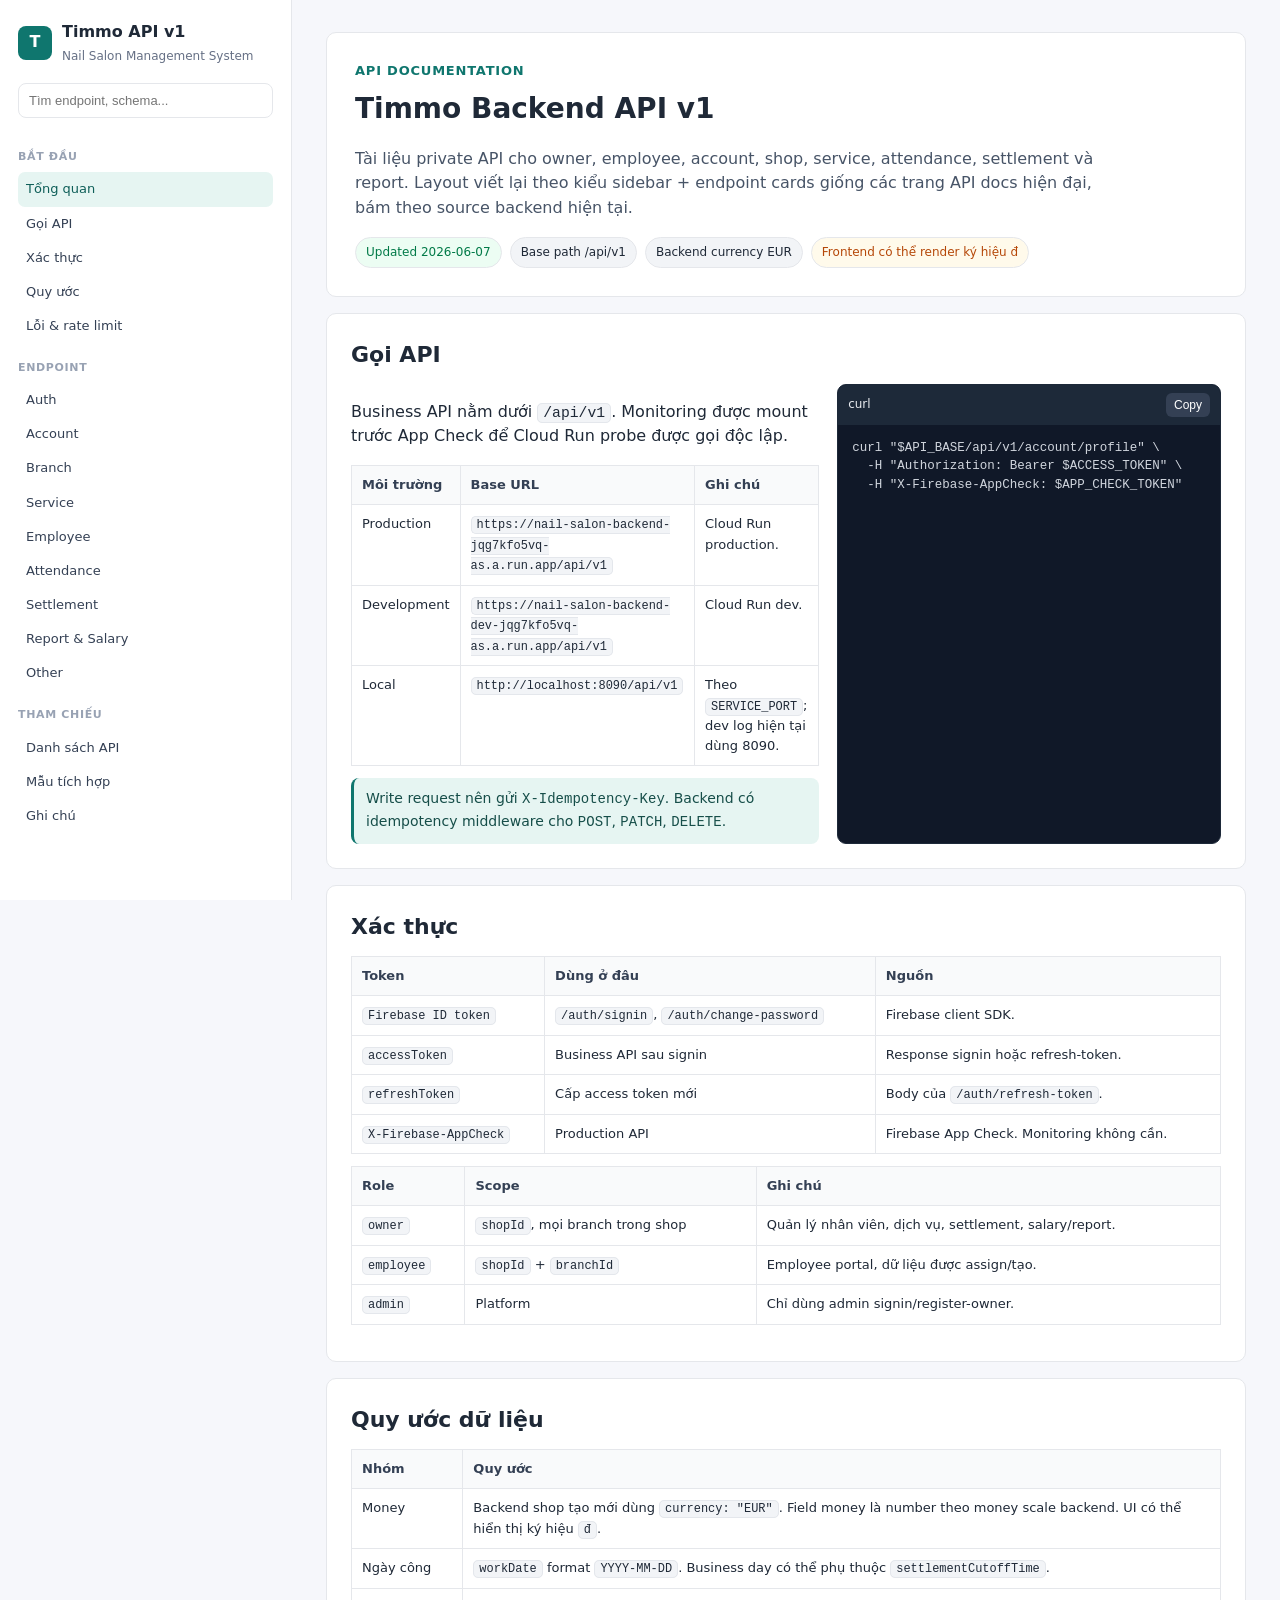
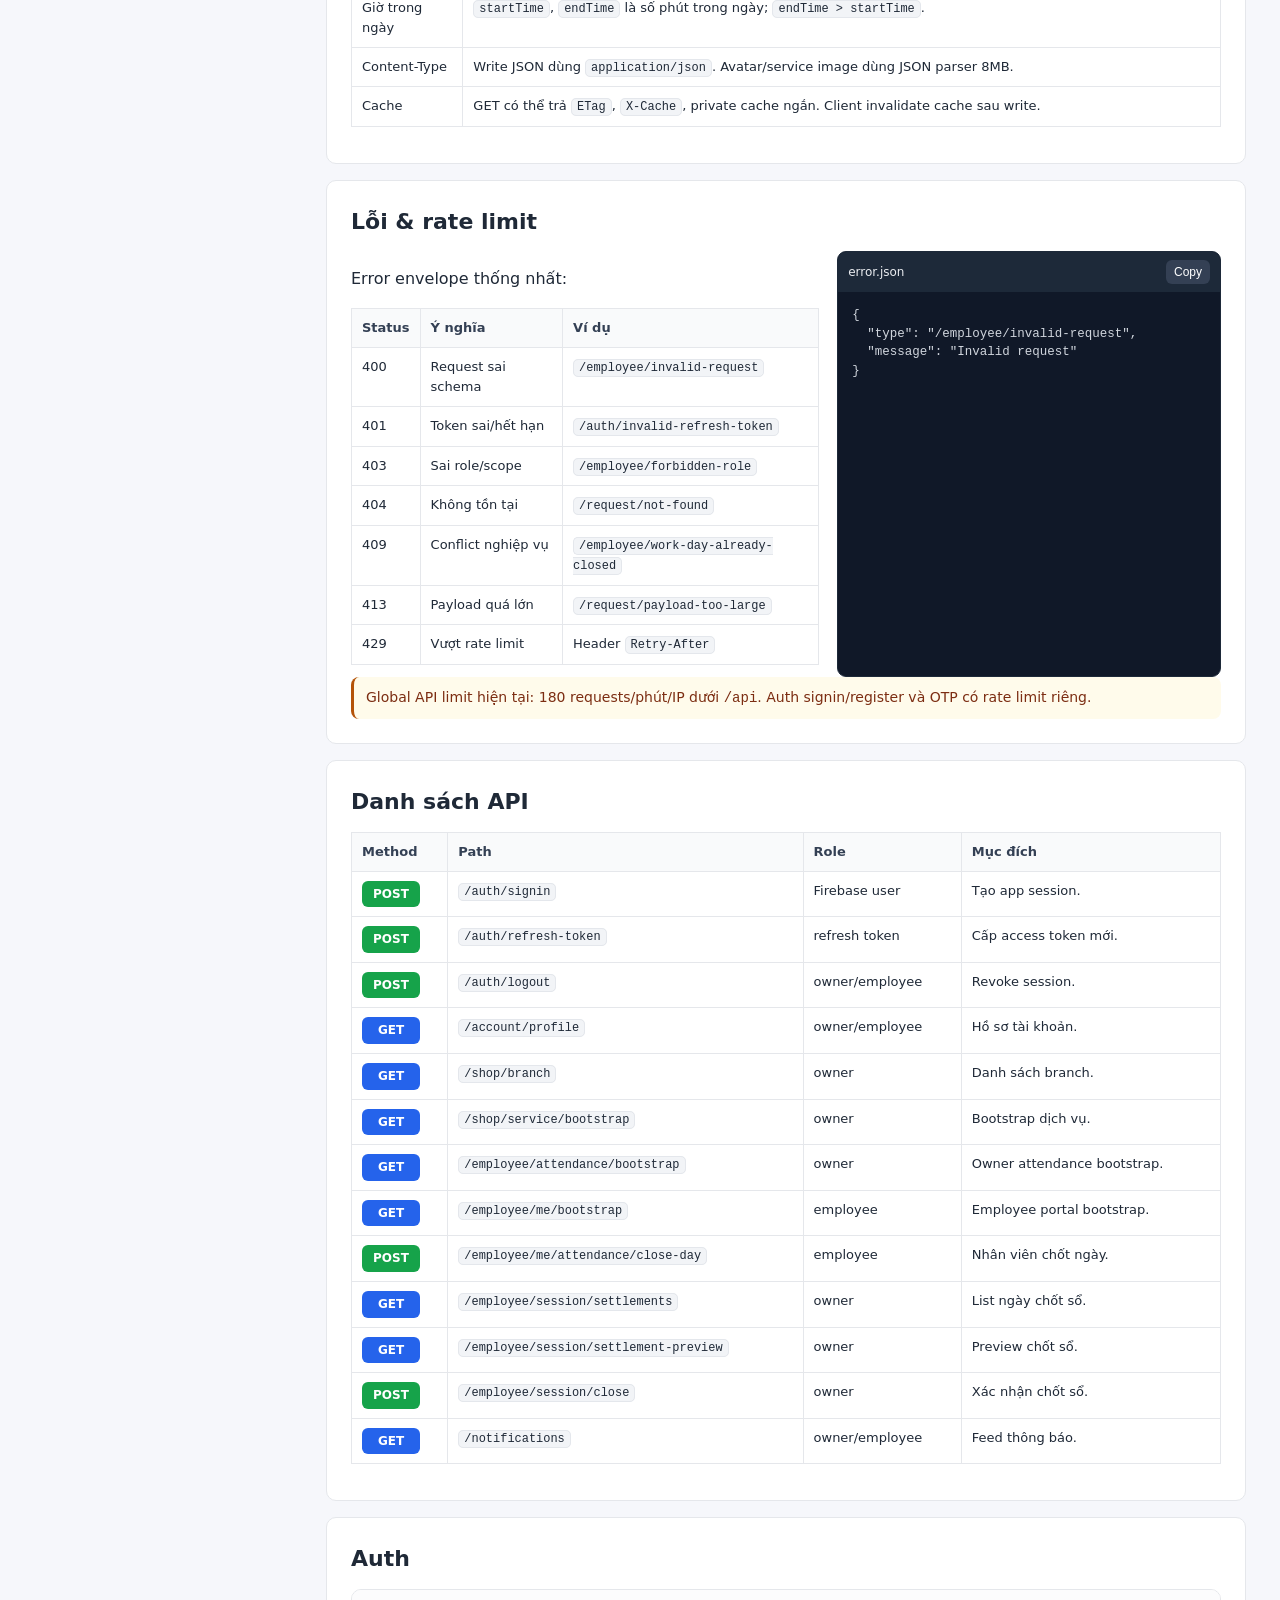
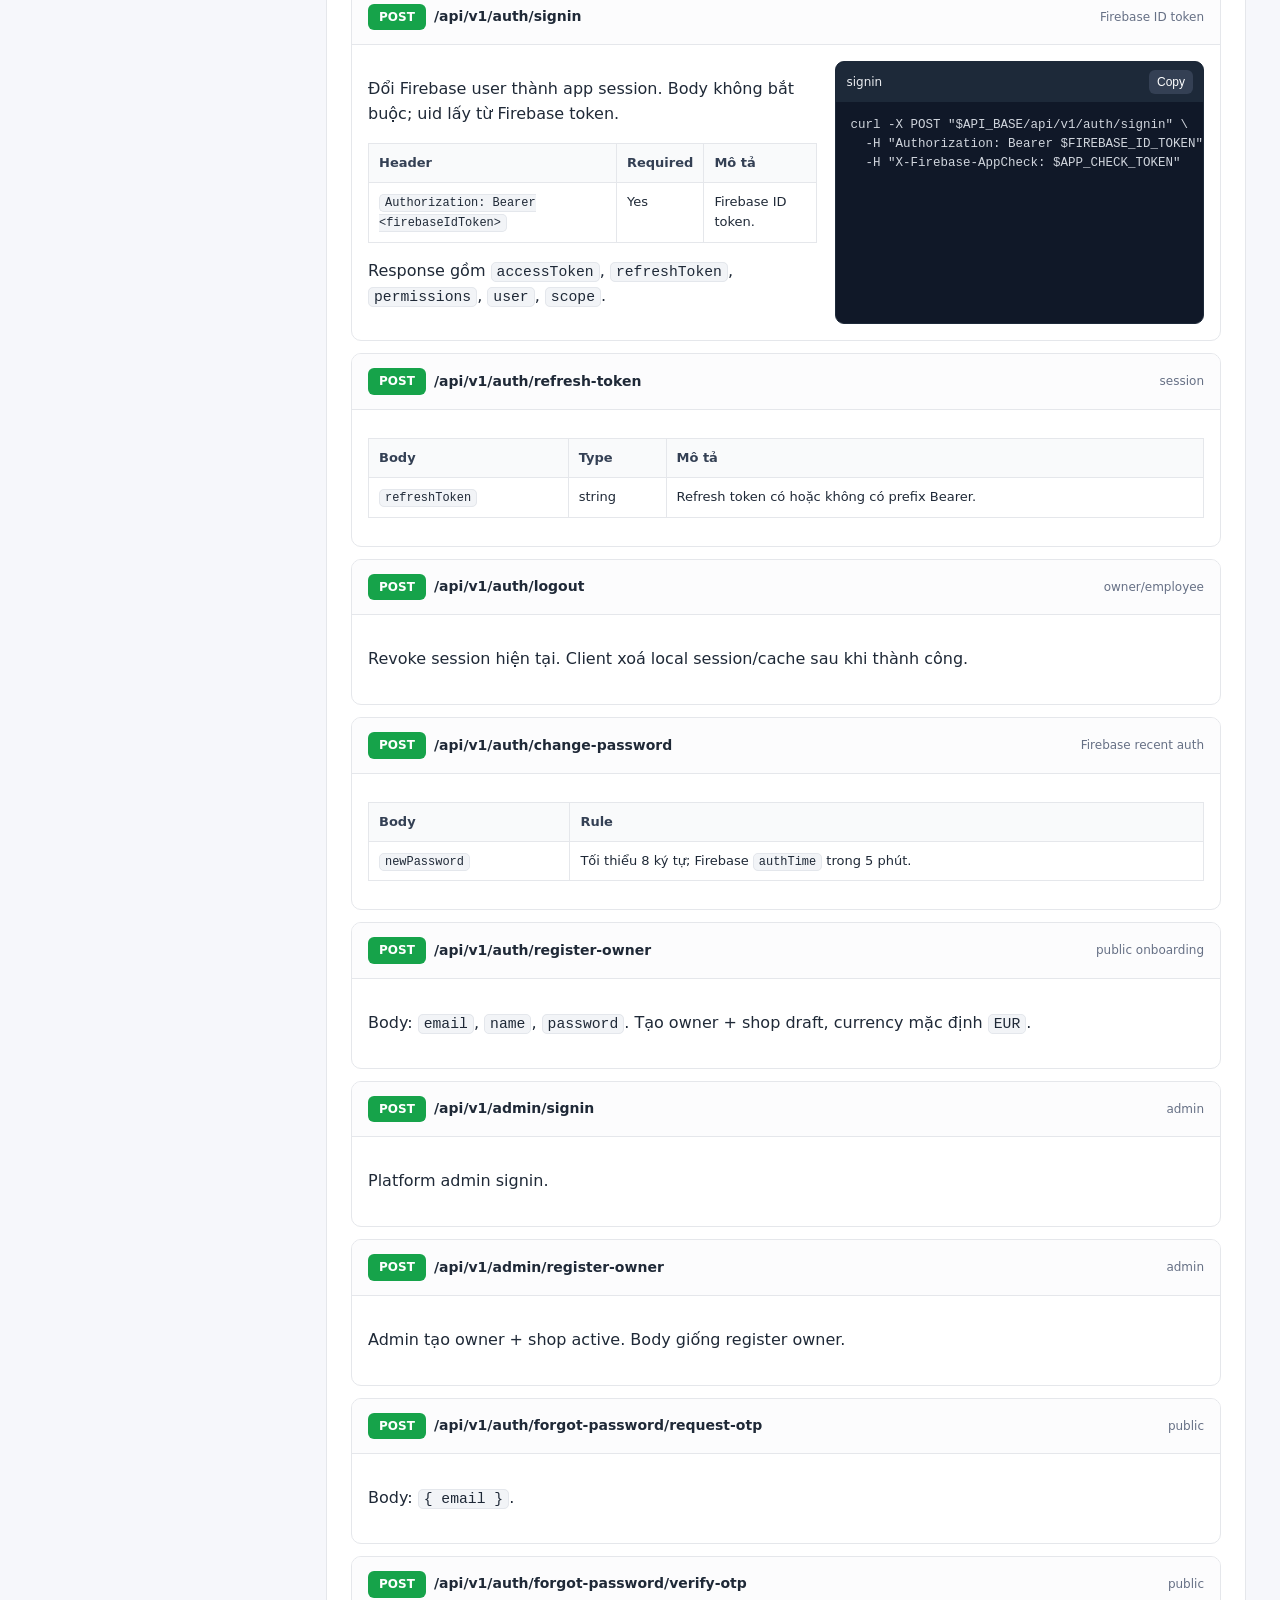
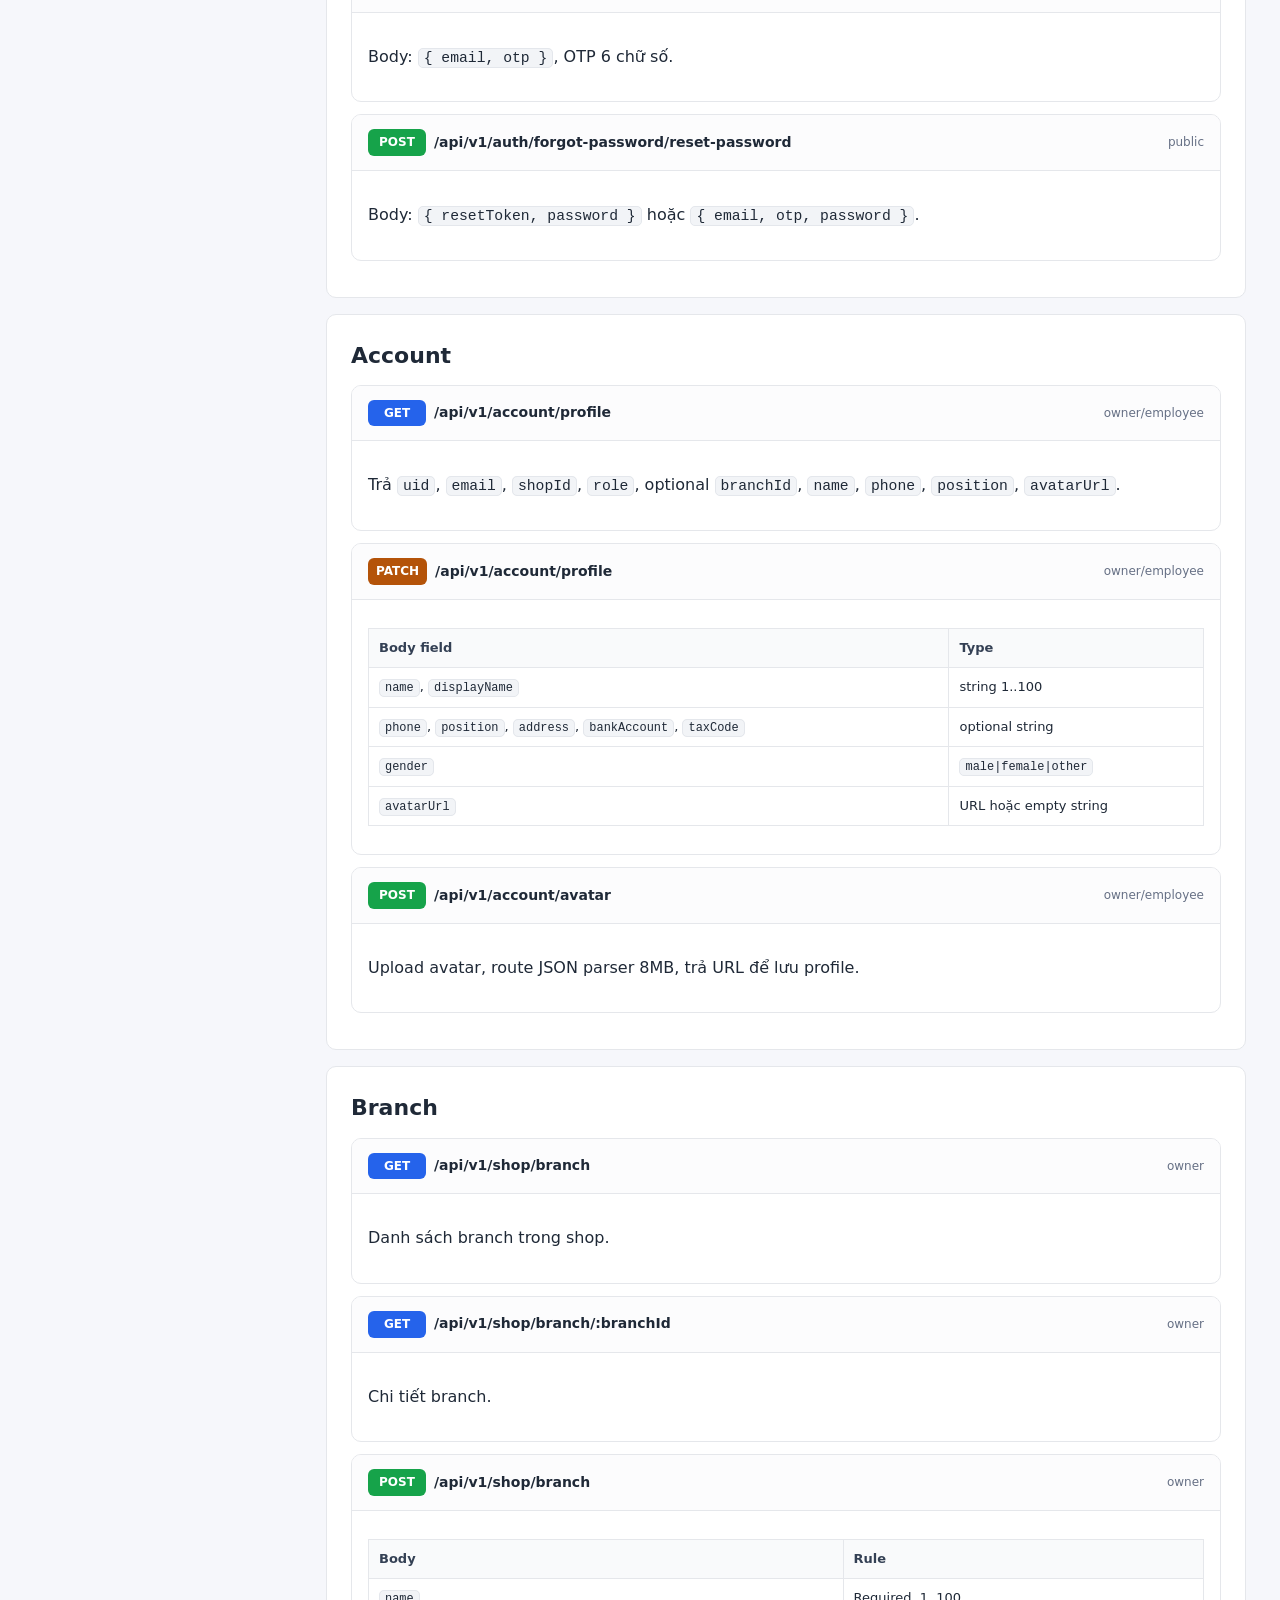
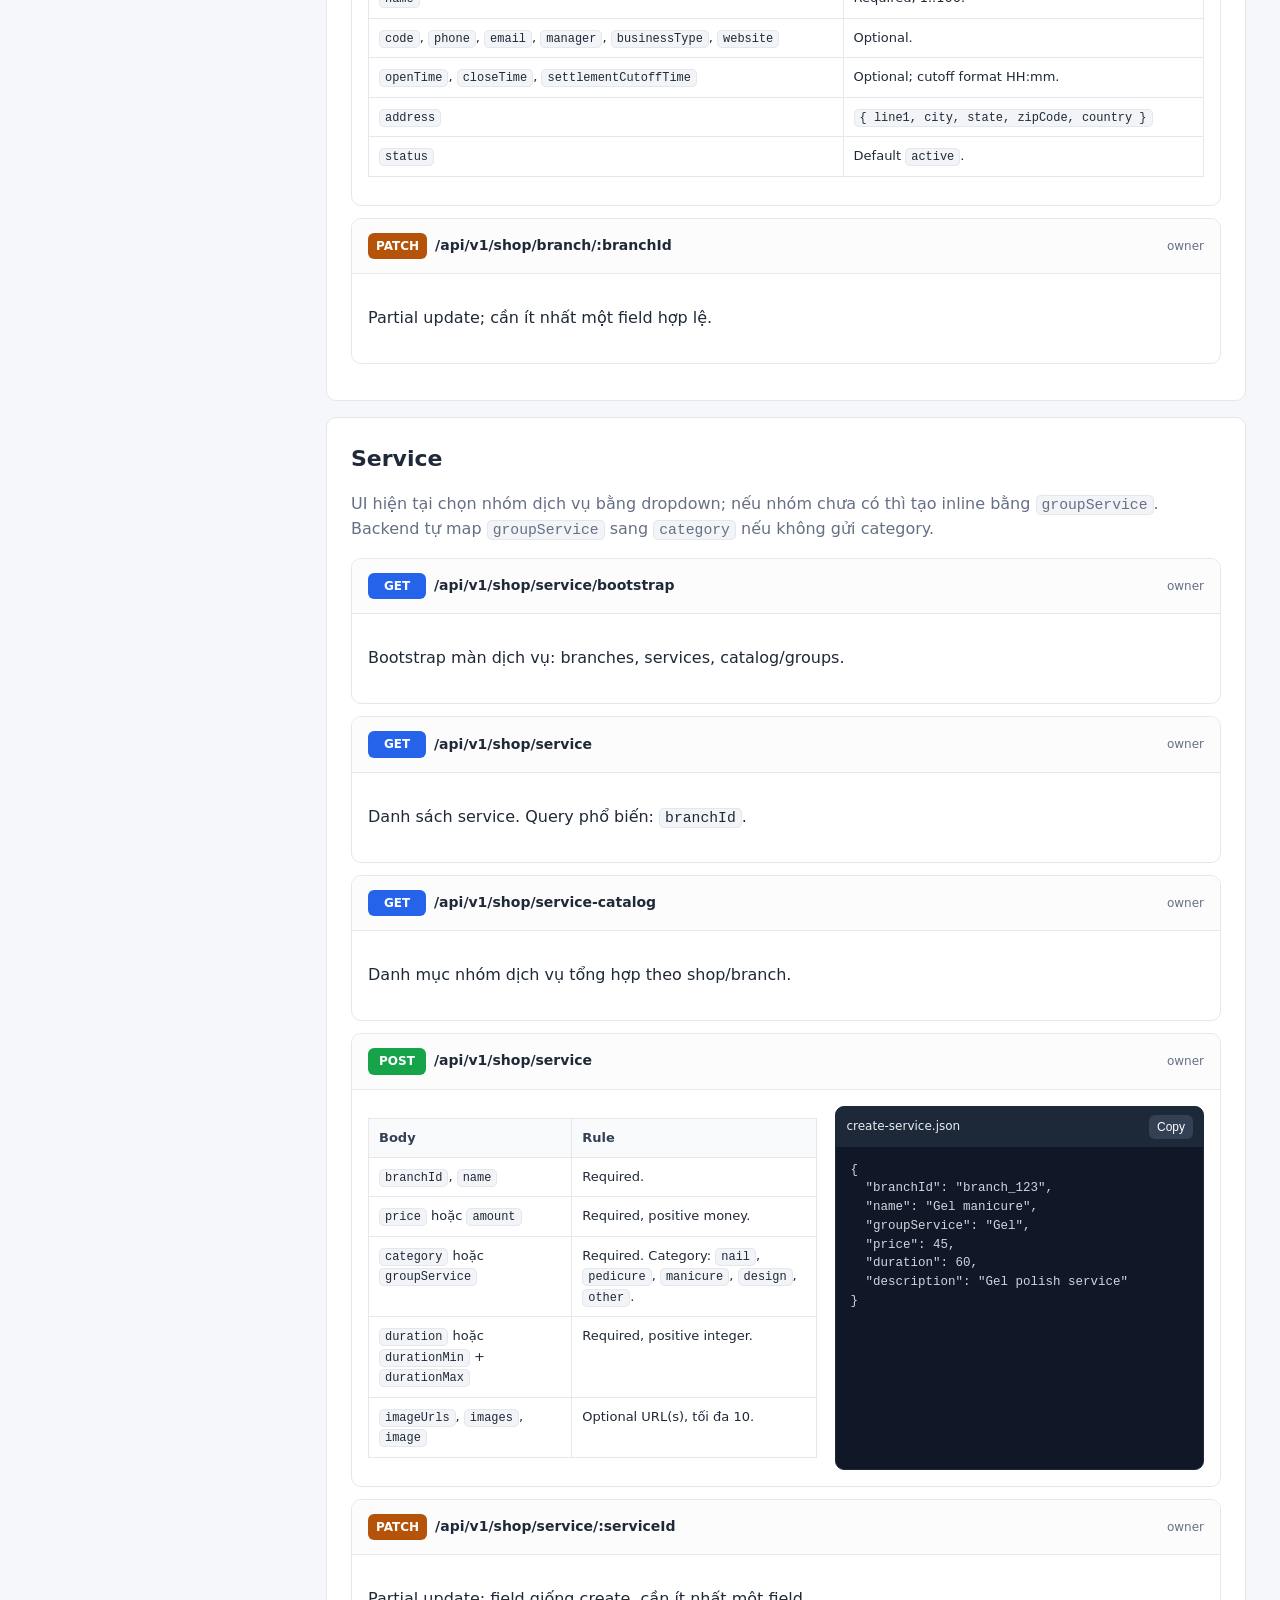
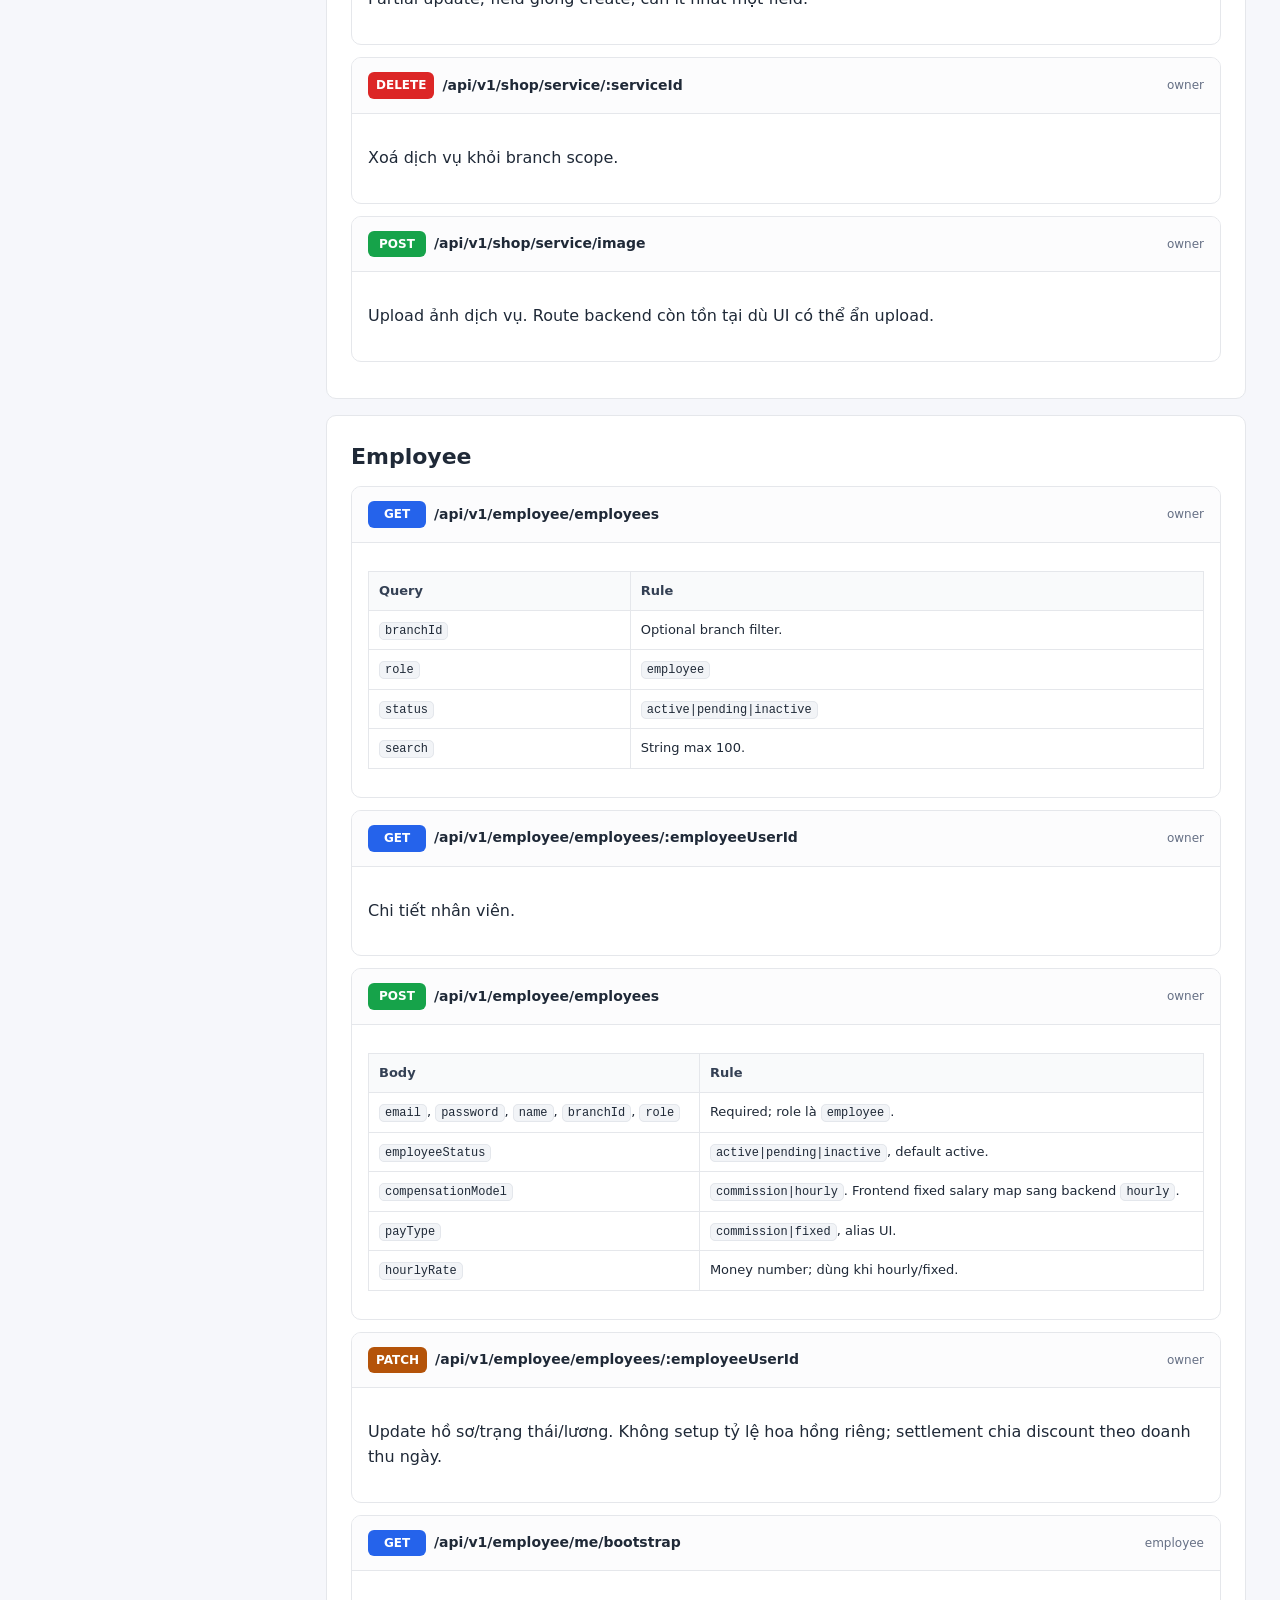
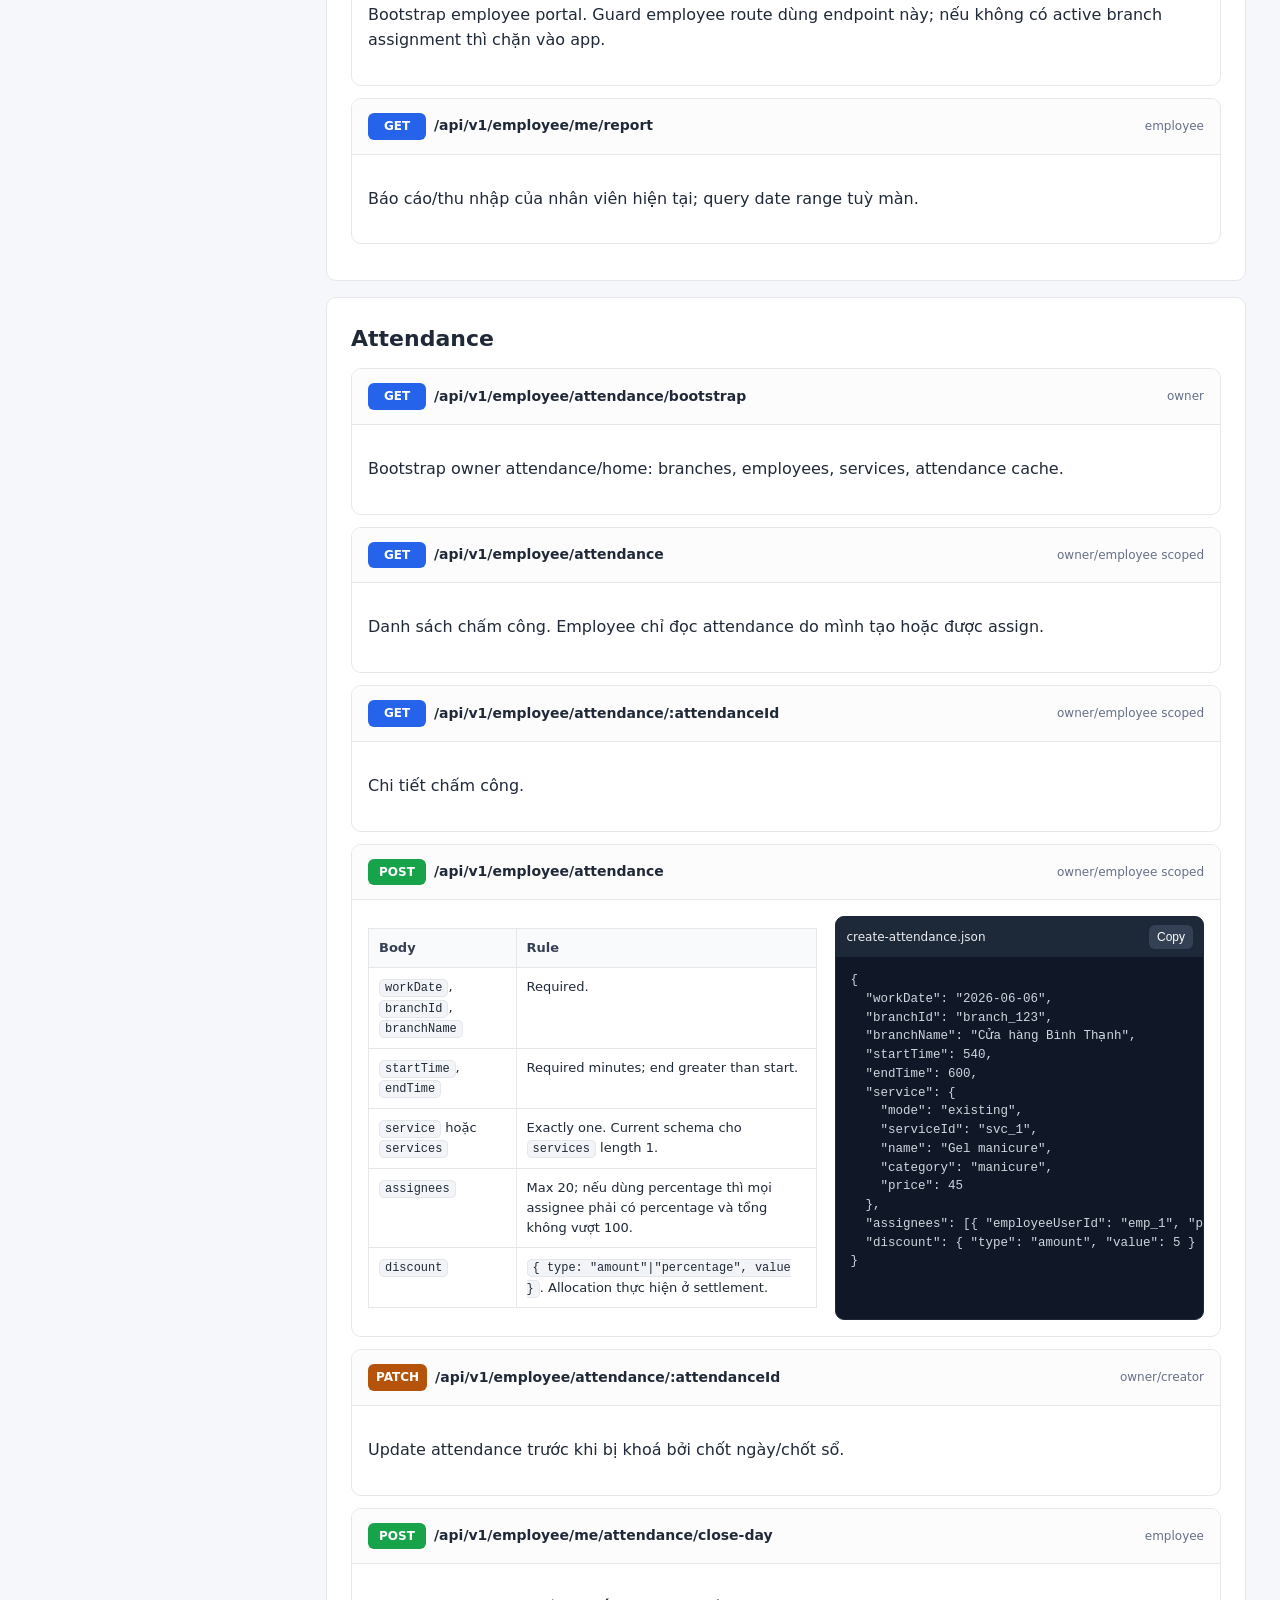
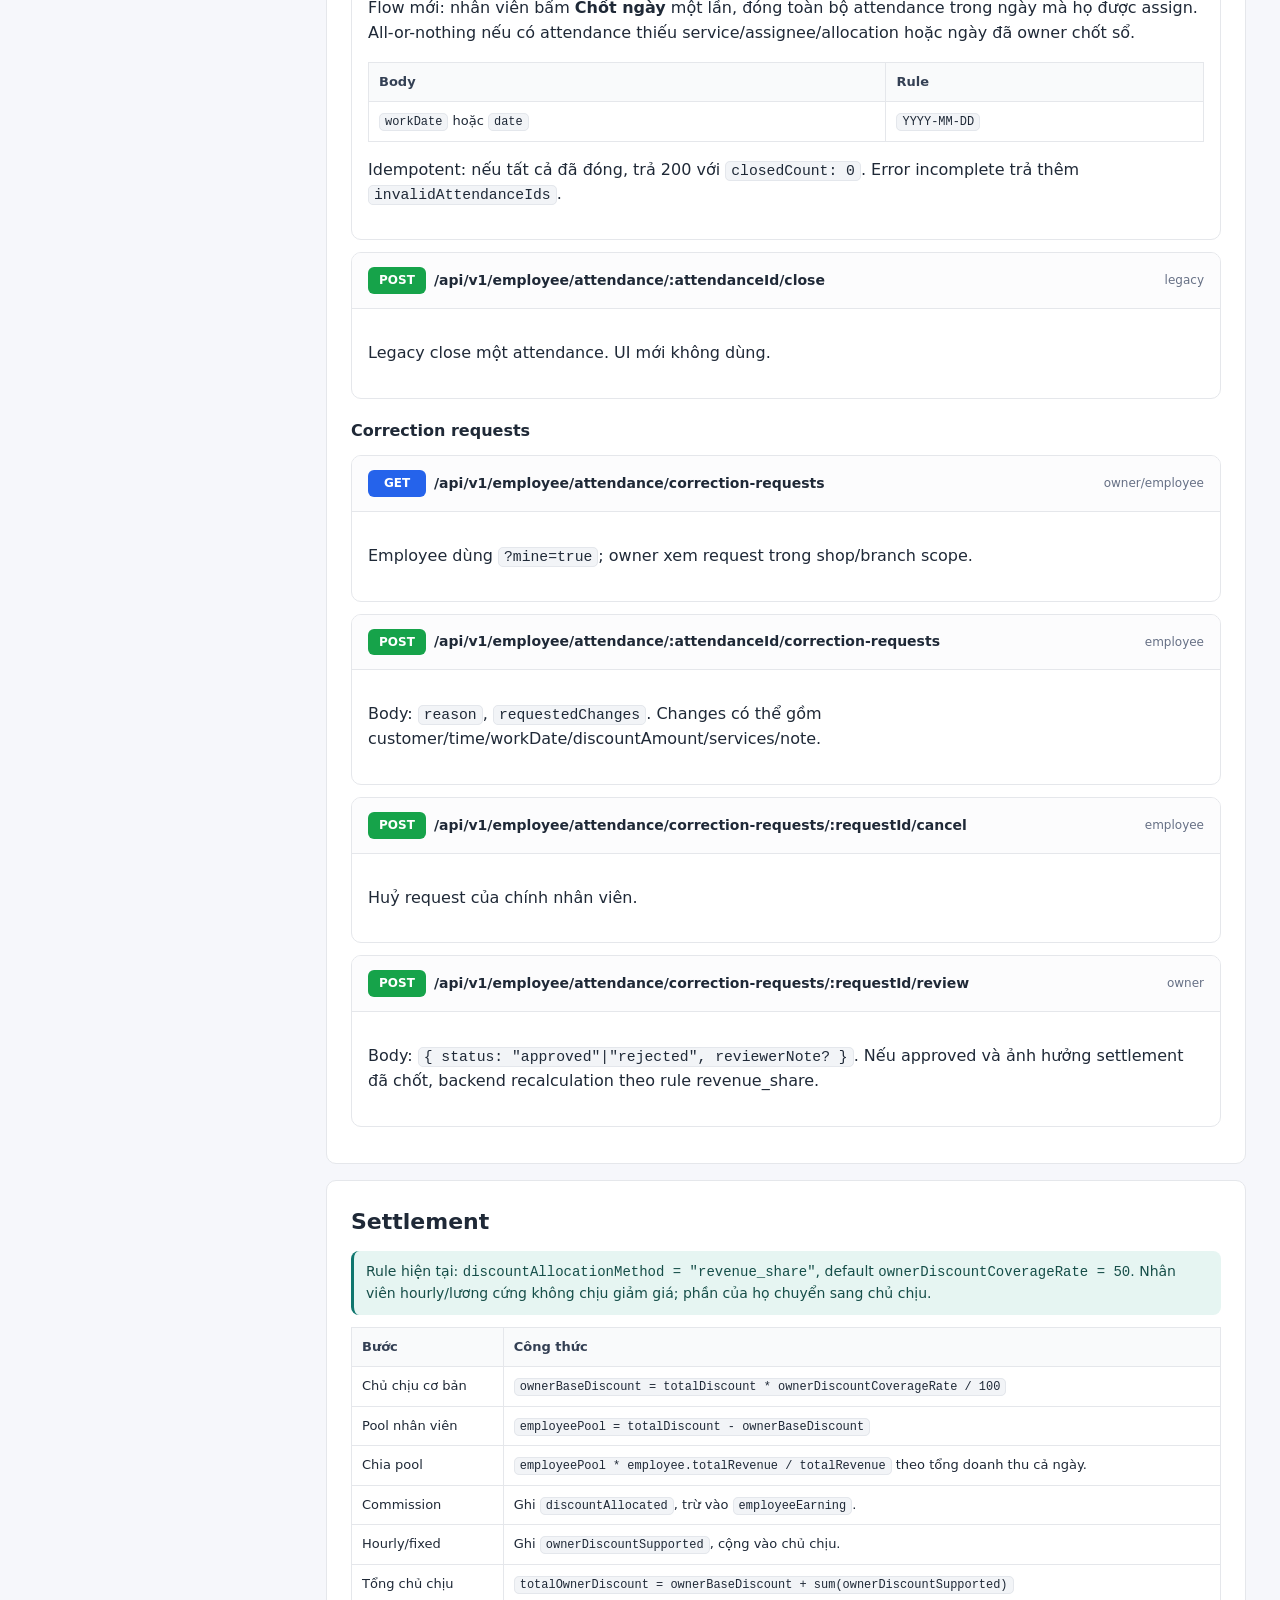
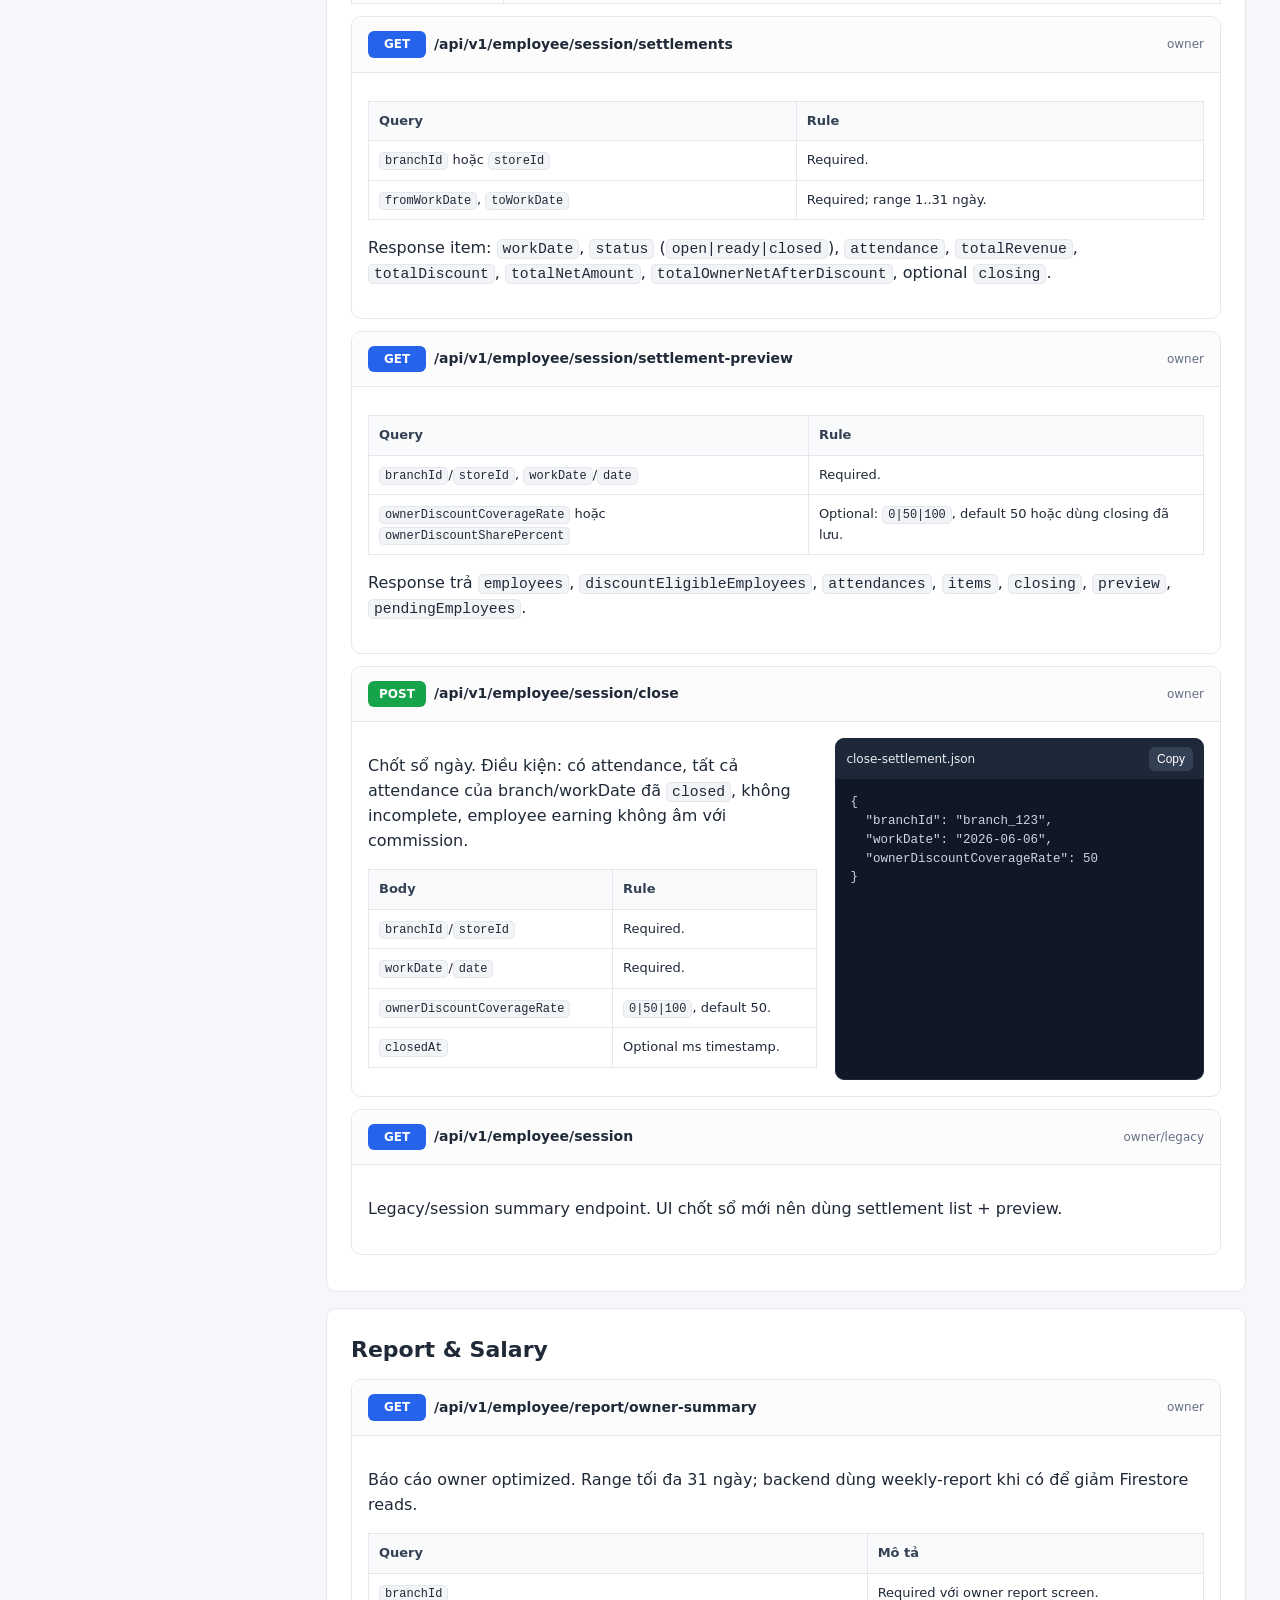
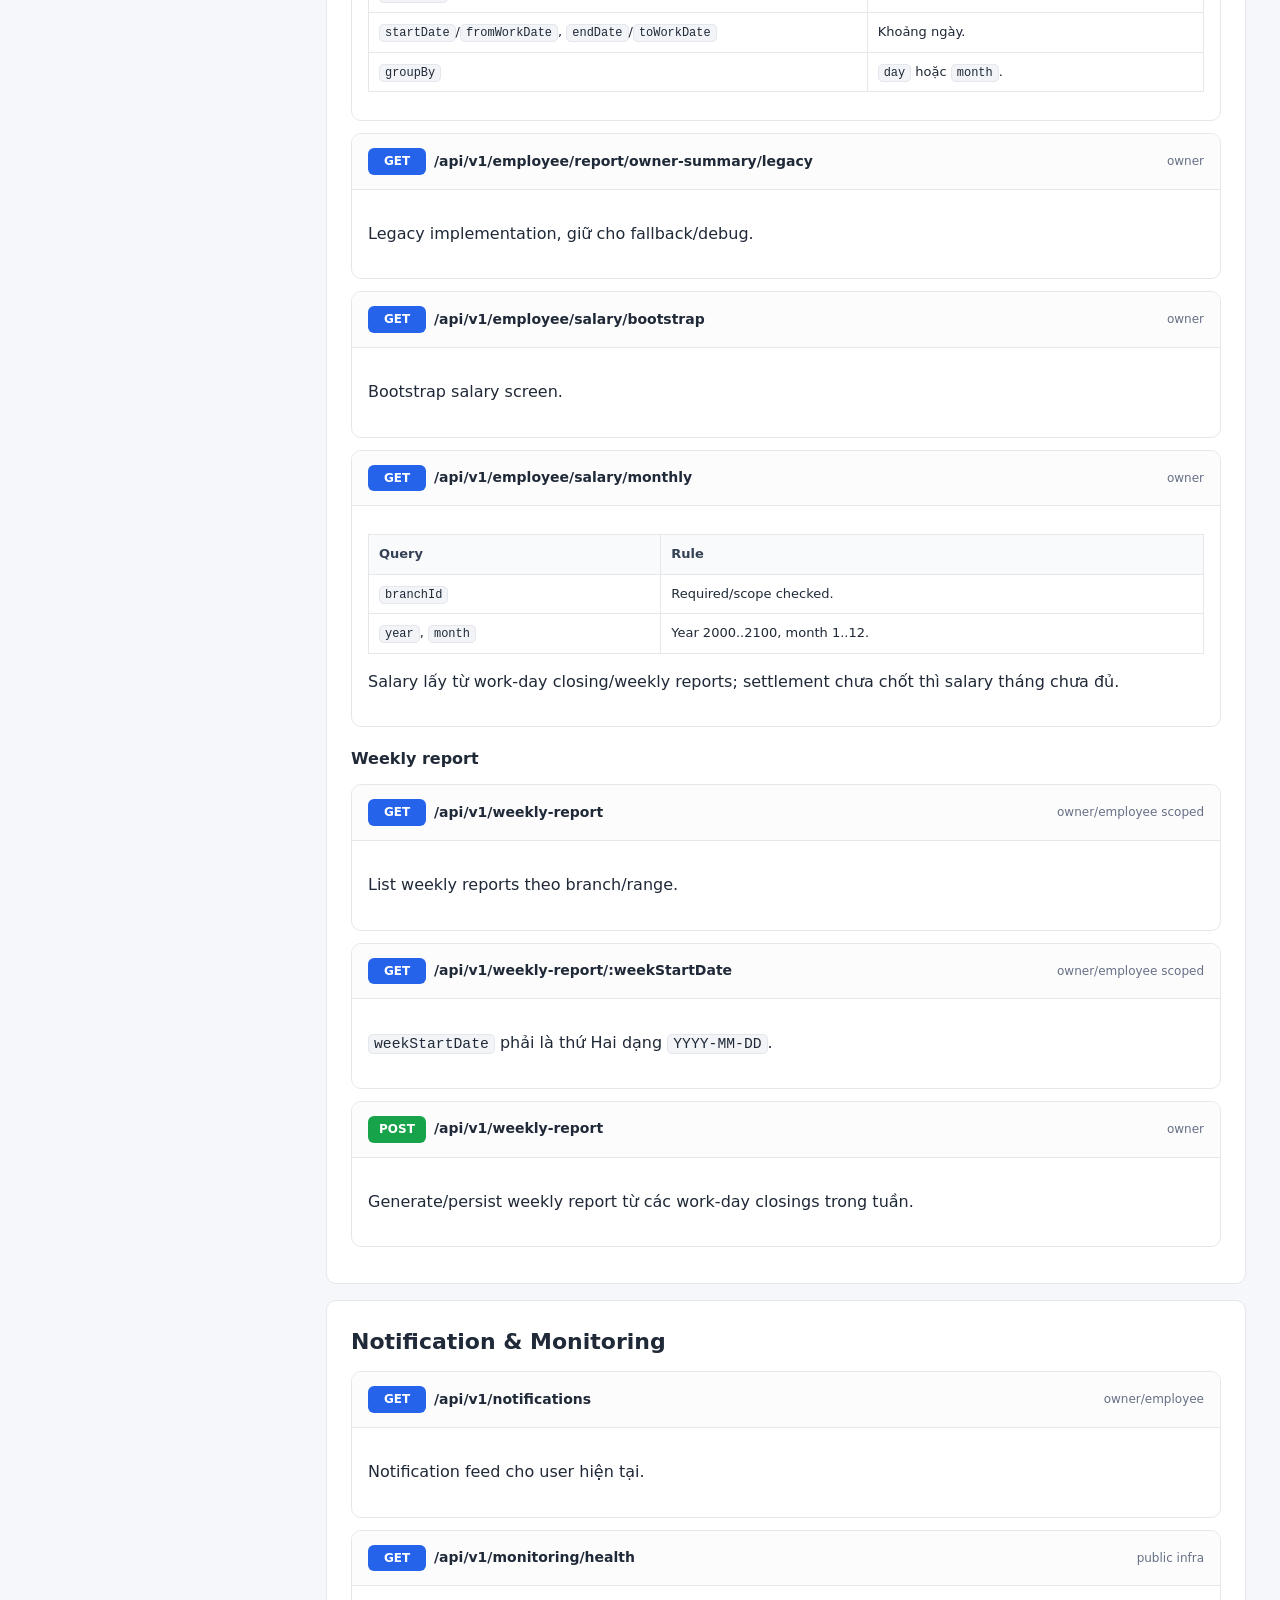
==== commit 4d6b794a: "Rewrite API documentation" ====
--- a/index.html
+++ b/index.html
@@ -1,15 +1,28 @@
-<!doctype html>
+﻿<!doctype html>
 <html lang="vi">
-<head>
-  <meta charset="utf-8">
-  <meta name="viewport" content="width=device-width, initial-scale=1">
-  <meta http-equiv="refresh" content="0; url=backend-api-documentation.html">
-  <title>Tài liệu API Timmo</title>
-  <script>
-    window.location.replace("backend-api-documentation.html");
-  </script>
-</head>
-<body>
-  <p>Đang mở tài liệu API... <a href="backend-api-documentation.html">Mở thủ công</a>.</p>
-</body>
+  <head>
+    <meta charset="utf-8" />
+    <meta name="viewport" content="width=device-width, initial-scale=1" />
+    <title>Timmo API Documentation</title>
+    <meta
+      http-equiv="refresh"
+      content="0; url=backend-api-documentation.html"
+    />
+    <style>
+      body {
+        font-family: Arial, sans-serif;
+        margin: 40px;
+        color: #1f2937;
+      }
+      a {
+        color: #0f766e;
+      }
+    </style>
+  </head>
+  <body>
+    <p>
+      Đang mở
+      <a href="backend-api-documentation.html">Timmo API v1 Documentation</a>...
+    </p>
+  </body>
 </html>
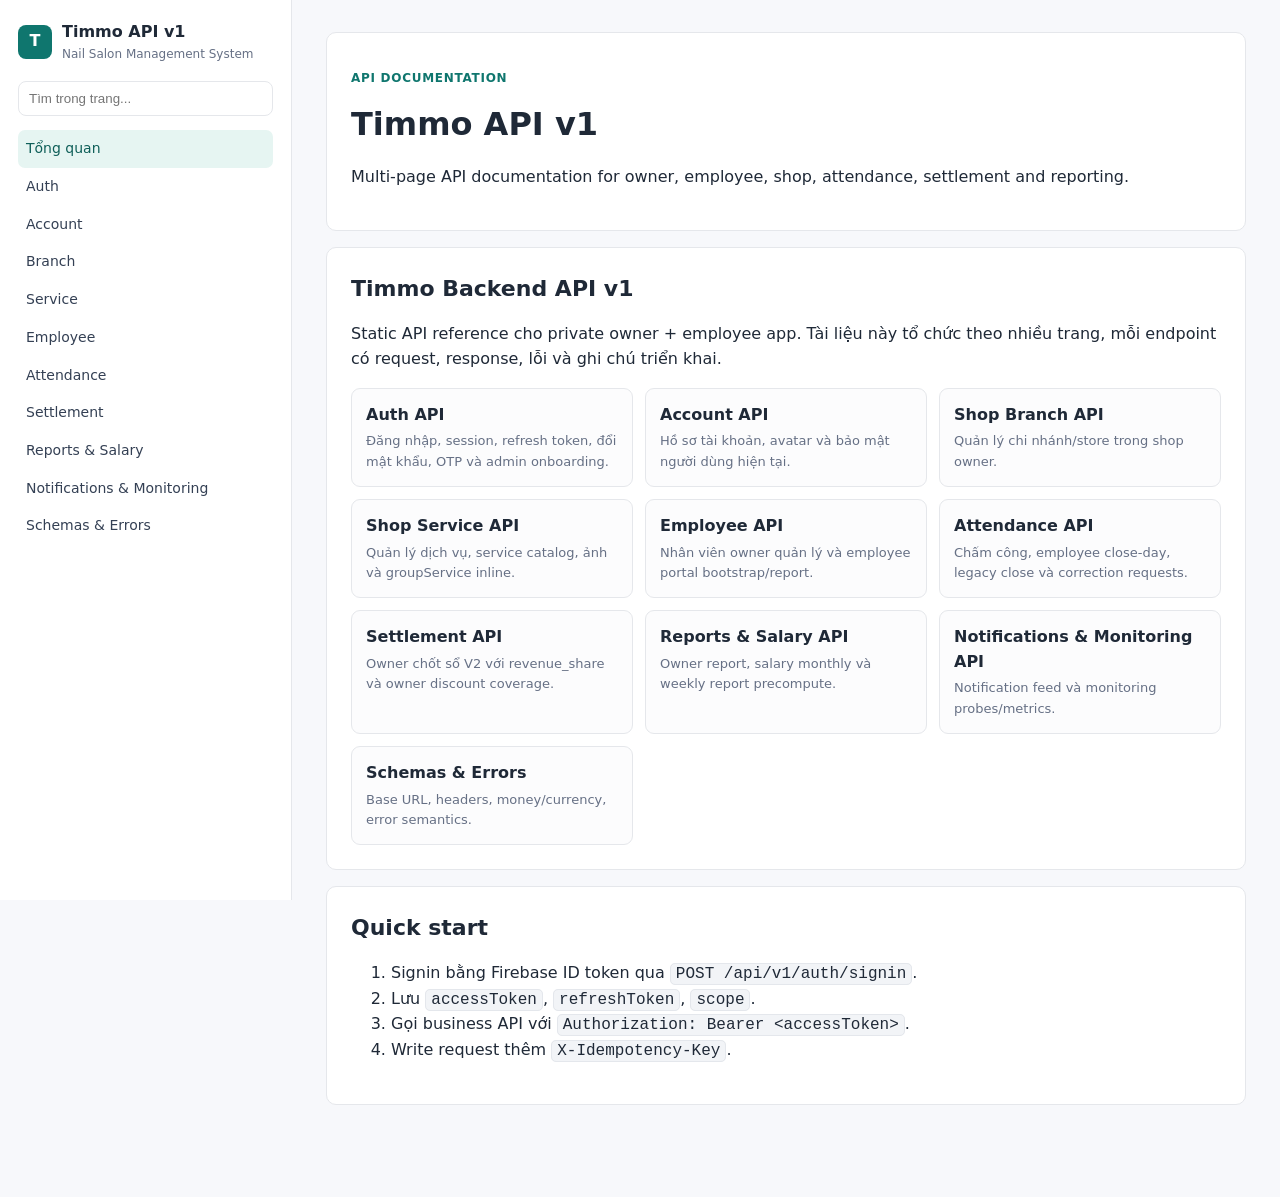
==== commit f5058916: "Rewrite API docs as multi-page reference" ====
--- a/index.html
+++ b/index.html
@@ -1,28 +1,130 @@
-﻿<!doctype html>
+<!doctype html>
 <html lang="vi">
   <head>
     <meta charset="utf-8" />
     <meta name="viewport" content="width=device-width, initial-scale=1" />
-    <title>Timmo API Documentation</title>
-    <meta
-      http-equiv="refresh"
-      content="0; url=backend-api-documentation.html"
-    />
-    <style>
-      body {
-        font-family: Arial, sans-serif;
-        margin: 40px;
-        color: #1f2937;
-      }
-      a {
-        color: #0f766e;
-      }
-    </style>
+    <title>Timmo API v1 - Timmo API</title>
+    <link rel="stylesheet" href="assets/styles.css" />
   </head>
   <body>
-    <p>
-      Đang mở
-      <a href="backend-api-documentation.html">Timmo API v1 Documentation</a>...
-    </p>
+    <div class="shell">
+      <aside class="sidebar">
+        <a class="brand" href="index.html"
+          ><span class="logo">T</span
+          ><span
+            ><strong>Timmo API v1</strong
+            ><small>Nail Salon Management System</small></span
+          ></a
+        ><input class="search" data-search placeholder="Tìm trong trang..." />
+        <nav>
+          <a class="nav-link active" href="index.html">Tổng quan</a
+          ><a class="nav-link" href="pages/auth.html">Auth</a
+          ><a class="nav-link" href="pages/account.html">Account</a
+          ><a class="nav-link" href="pages/shop-branch.html">Branch</a
+          ><a class="nav-link" href="pages/shop-service.html">Service</a
+          ><a class="nav-link" href="pages/employee.html">Employee</a
+          ><a class="nav-link" href="pages/attendance.html">Attendance</a
+          ><a class="nav-link" href="pages/settlement.html">Settlement</a
+          ><a class="nav-link" href="pages/reports-salary.html"
+            >Reports &amp; Salary</a
+          ><a class="nav-link" href="pages/notifications-monitoring.html"
+            >Notifications &amp; Monitoring</a
+          ><a class="nav-link" href="pages/schemas-errors.html"
+            >Schemas &amp; Errors</a
+          >
+        </nav>
+      </aside>
+      <main class="content">
+        <header class="page-head">
+          <p class="eyebrow">API Documentation</p>
+          <h1>Timmo API v1</h1>
+          <p>
+            Multi-page API documentation for owner, employee, shop, attendance,
+            settlement and reporting.
+          </p>
+        </header>
+        <section class="card">
+          <h2>Timmo Backend API v1</h2>
+          <p>
+            Static API reference cho private owner + employee app. Tài liệu này
+            tổ chức theo nhiều trang, mỗi endpoint có request, response, lỗi và
+            ghi chú triển khai.
+          </p>
+          <div class="grid">
+            <a class="tile" href="pages/auth.html"
+              ><strong>Auth API</strong
+              ><span
+                >Đăng nhập, session, refresh token, đổi mật khẩu, OTP và admin
+                onboarding.</span
+              ></a
+            ><a class="tile" href="pages/account.html"
+              ><strong>Account API</strong
+              ><span
+                >Hồ sơ tài khoản, avatar và bảo mật người dùng hiện tại.</span
+              ></a
+            ><a class="tile" href="pages/shop-branch.html"
+              ><strong>Shop Branch API</strong
+              ><span>Quản lý chi nhánh/store trong shop owner.</span></a
+            ><a class="tile" href="pages/shop-service.html"
+              ><strong>Shop Service API</strong
+              ><span
+                >Quản lý dịch vụ, service catalog, ảnh và groupService
+                inline.</span
+              ></a
+            ><a class="tile" href="pages/employee.html"
+              ><strong>Employee API</strong
+              ><span
+                >Nhân viên owner quản lý và employee portal
+                bootstrap/report.</span
+              ></a
+            ><a class="tile" href="pages/attendance.html"
+              ><strong>Attendance API</strong
+              ><span
+                >Chấm công, employee close-day, legacy close và correction
+                requests.</span
+              ></a
+            ><a class="tile" href="pages/settlement.html"
+              ><strong>Settlement API</strong
+              ><span
+                >Owner chốt sổ V2 với revenue_share và owner discount
+                coverage.</span
+              ></a
+            ><a class="tile" href="pages/reports-salary.html"
+              ><strong>Reports &amp; Salary API</strong
+              ><span
+                >Owner report, salary monthly và weekly report precompute.</span
+              ></a
+            ><a class="tile" href="pages/notifications-monitoring.html"
+              ><strong>Notifications &amp; Monitoring API</strong
+              ><span>Notification feed và monitoring probes/metrics.</span></a
+            ><a class="tile" href="pages/schemas-errors.html"
+              ><strong>Schemas & Errors</strong
+              ><span
+                >Base URL, headers, money/currency, error semantics.</span
+              ></a
+            >
+          </div>
+        </section>
+        <section class="card">
+          <h2>Quick start</h2>
+          <ol>
+            <li>
+              Signin bằng Firebase ID token qua
+              <code>POST /api/v1/auth/signin</code>.
+            </li>
+            <li>
+              Lưu <code>accessToken</code>, <code>refreshToken</code>,
+              <code>scope</code>.
+            </li>
+            <li>
+              Gọi business API với
+              <code>Authorization: Bearer &lt;accessToken&gt;</code>.
+            </li>
+            <li>Write request thêm <code>X-Idempotency-Key</code>.</li>
+          </ol>
+        </section>
+      </main>
+    </div>
+    <script src="assets/app.js"></script>
   </body>
 </html>
--- a/assets/styles.css
+++ b/assets/styles.css
@@ -0,0 +1,307 @@
+:root {
+  --bg: #f7f8fb;
+  --panel: #fff;
+  --text: #1f2937;
+  --muted: #667085;
+  --line: #e5e7eb;
+  --brand: #0f766e;
+  --soft: #e6f5f2;
+  --code: #101828;
+  --get: #2563eb;
+  --post: #16a34a;
+  --patch: #b45309;
+  --delete: #dc2626;
+}
+* {
+  box-sizing: border-box;
+}
+body {
+  margin: 0;
+  background: var(--bg);
+  color: var(--text);
+  font-family:
+    Inter,
+    ui-sans-serif,
+    system-ui,
+    -apple-system,
+    "Segoe UI",
+    sans-serif;
+  line-height: 1.55;
+}
+.shell {
+  display: grid;
+  grid-template-columns: 292px minmax(0, 1fr);
+  min-height: 100vh;
+}
+.sidebar {
+  position: sticky;
+  top: 0;
+  height: 100vh;
+  overflow: auto;
+  background: #fff;
+  border-right: 1px solid var(--line);
+  padding: 20px 18px;
+}
+.brand {
+  display: flex;
+  gap: 10px;
+  align-items: center;
+  text-decoration: none;
+  color: var(--text);
+  margin-bottom: 18px;
+}
+.brand small {
+  display: block;
+  color: var(--muted);
+  font-size: 12px;
+}
+.logo {
+  width: 34px;
+  height: 34px;
+  border-radius: 8px;
+  background: var(--brand);
+  color: #fff;
+  display: grid;
+  place-items: center;
+  font-weight: 800;
+}
+.search {
+  width: 100%;
+  border: 1px solid var(--line);
+  border-radius: 8px;
+  padding: 9px 10px;
+  margin-bottom: 14px;
+}
+.nav-link {
+  display: block;
+  padding: 8px;
+  border-radius: 7px;
+  color: #344054;
+  text-decoration: none;
+  font-size: 14px;
+}
+.nav-link:hover,
+.nav-link.active {
+  background: var(--soft);
+  color: #0f5f59;
+}
+.content {
+  max-width: 1120px;
+  width: 100%;
+  padding: 32px 34px 80px;
+}
+.page-head,
+.card,
+.endpoint {
+  background: var(--panel);
+  border: 1px solid var(--line);
+  border-radius: 10px;
+  padding: 24px;
+  margin-bottom: 16px;
+}
+.eyebrow {
+  color: var(--brand);
+  font-size: 12px;
+  font-weight: 800;
+  text-transform: uppercase;
+  letter-spacing: 0.06em;
+}
+h1 {
+  margin: 4px 0 8px;
+  font-size: 32px;
+}
+h2 {
+  margin: 0 0 12px;
+  font-size: 22px;
+}
+h3 {
+  margin: 22px 0 10px;
+  font-size: 18px;
+}
+h4 {
+  margin: 22px 0 8px;
+  font-size: 15px;
+}
+.muted {
+  color: var(--muted);
+}
+.grid {
+  display: grid;
+  grid-template-columns: repeat(auto-fit, minmax(220px, 1fr));
+  gap: 12px;
+}
+.tile {
+  display: block;
+  border: 1px solid var(--line);
+  border-radius: 9px;
+  padding: 14px;
+  text-decoration: none;
+  color: var(--text);
+  background: #fcfcfd;
+}
+.tile span {
+  display: block;
+  color: var(--muted);
+  font-size: 13px;
+  margin-top: 4px;
+}
+.endpoint-title {
+  display: flex;
+  align-items: center;
+  gap: 10px;
+  border-bottom: 1px solid var(--line);
+  padding-bottom: 12px;
+}
+.method {
+  display: inline-block;
+  min-width: 58px;
+  text-align: center;
+  border-radius: 6px;
+  padding: 4px 8px;
+  color: #fff;
+  font-size: 12px;
+  font-weight: 800;
+}
+.get {
+  background: var(--get);
+}
+.post {
+  background: var(--post);
+}
+.patch {
+  background: var(--patch);
+}
+.delete {
+  background: var(--delete);
+}
+.meta-row {
+  display: flex;
+  flex-wrap: wrap;
+  gap: 8px;
+  margin: 12px 0;
+}
+.meta-row span {
+  border: 1px solid var(--line);
+  background: #f9fafb;
+  border-radius: 999px;
+  padding: 4px 9px;
+  font-size: 12px;
+  color: #475467;
+}
+.endpoint-list {
+  display: grid;
+  gap: 8px;
+}
+.endpoint-list a {
+  display: flex;
+  gap: 10px;
+  align-items: center;
+  text-decoration: none;
+  color: var(--text);
+  border: 1px solid var(--line);
+  border-radius: 8px;
+  padding: 10px;
+  background: #fcfcfd;
+}
+table {
+  width: 100%;
+  border-collapse: collapse;
+  margin: 10px 0;
+  font-size: 13px;
+}
+th,
+td {
+  border: 1px solid var(--line);
+  padding: 9px 10px;
+  text-align: left;
+  vertical-align: top;
+}
+th {
+  background: #f9fafb;
+}
+code {
+  background: #f2f4f7;
+  border: 1px solid #e4e7ec;
+  border-radius: 5px;
+  padding: 1px 5px;
+  font-family: "SFMono-Regular", Consolas, monospace;
+}
+.codebox {
+  background: var(--code);
+  color: #d0d5dd;
+  border-radius: 9px;
+  overflow: hidden;
+  border: 1px solid #1d2939;
+  margin: 10px 0;
+}
+.codebar {
+  display: flex;
+  justify-content: space-between;
+  align-items: center;
+  padding: 8px 10px;
+  background: #1d2939;
+  color: #eaecf0;
+  font-size: 12px;
+}
+.copy {
+  border: 0;
+  border-radius: 6px;
+  padding: 5px 8px;
+  cursor: pointer;
+  background: #344054;
+  color: #fff;
+}
+pre {
+  margin: 0;
+  padding: 14px;
+  overflow: auto;
+  font-size: 12.5px;
+  line-height: 1.5;
+}
+pre code {
+  background: transparent;
+  border: 0;
+  padding: 0;
+  color: inherit;
+}
+.legacy {
+  max-width: 680px;
+  margin: 80px auto;
+  background: #fff;
+  border: 1px solid var(--line);
+  border-radius: 12px;
+  padding: 30px;
+}
+.button {
+  display: inline-block;
+  background: var(--brand);
+  color: #fff;
+  text-decoration: none;
+  border-radius: 8px;
+  padding: 10px 14px;
+}
+@media (max-width: 900px) {
+  .shell {
+    display: block;
+  }
+  .sidebar {
+    position: static;
+    height: auto;
+    border-right: 0;
+    border-bottom: 1px solid var(--line);
+  }
+  .content {
+    padding: 18px 14px 60px;
+  }
+  .endpoint-title,
+  .endpoint-list a {
+    align-items: flex-start;
+  }
+  .meta-row {
+    display: block;
+  }
+  .meta-row span {
+    display: block;
+    margin: 6px 0;
+  }
+}
